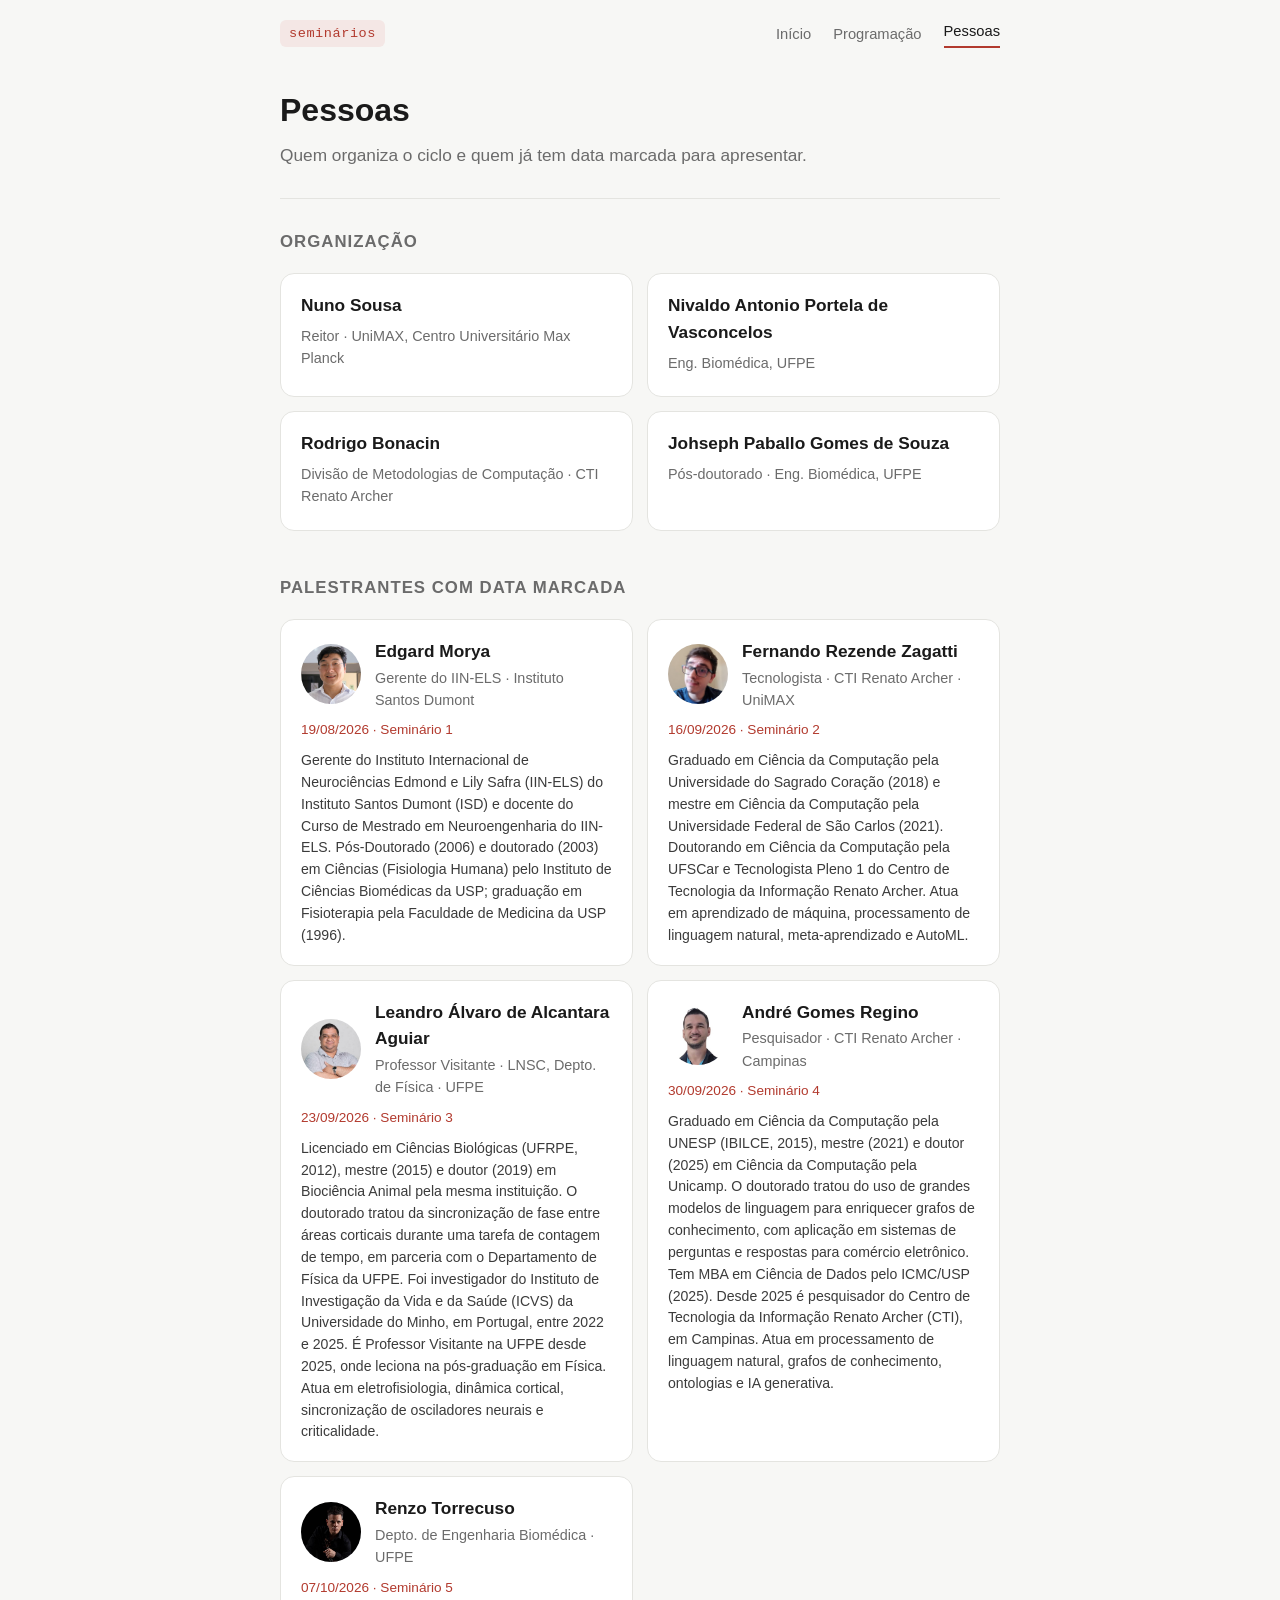
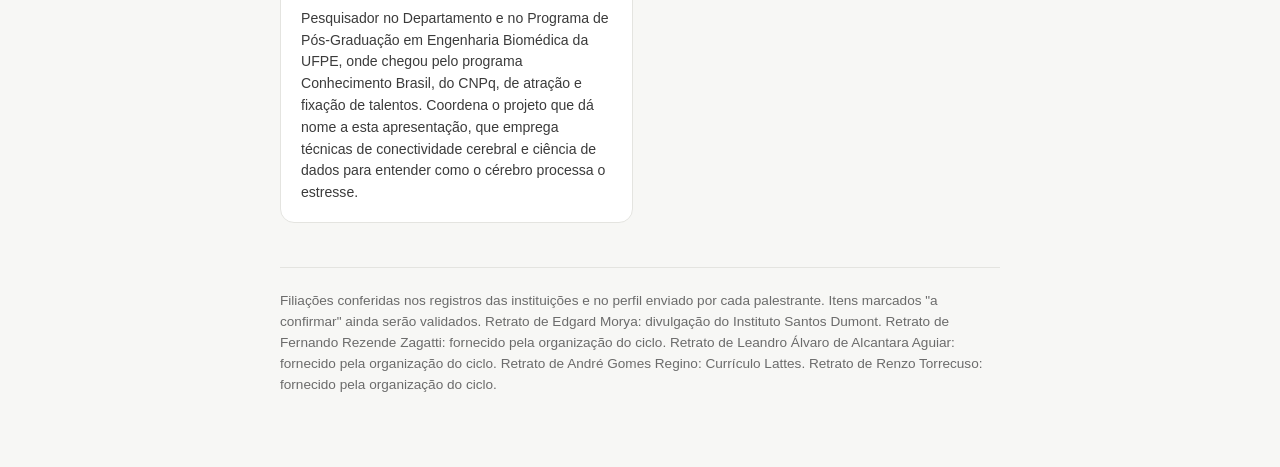
==== pessoas.html @ bbc14146 "site: seminario 4 em 30/09 com André Gomes Regino Anuncio, programacao com resumo e perfil, e ficha " ====
<!doctype html>
<html lang="pt-BR">
<head>
  <meta charset="utf-8">
  <meta name="viewport" content="width=device-width, initial-scale=1">
  <title>Pessoas · Seminários Interinstitucionais</title>
  <link rel="stylesheet" href="style.css">
</head>
<body>
  <nav>
    <a class="brand" href="index.html">seminários</a>
    <a class="link" href="index.html">Início</a>
    <a class="link" href="programa.html">Programação</a>
    <a class="link active" href="pessoas.html">Pessoas</a>
  </nav>

  <div class="wrap">
    <header>
      <h1>Pessoas</h1>
      <p class="lead">Quem organiza o ciclo e quem já tem data marcada para apresentar.</p>
    </header>

    <h2 class="section">Organização</h2>
    <div class="people">
      <div class="person">
        <h3>Nuno Sousa</h3>
        <p class="meta">Reitor · UniMAX, Centro Universitário Max Planck</p>
      </div>

      <div class="person">
        <h3>Nivaldo Antonio Portela de Vasconcelos</h3>
        <p class="meta">Eng. Biomédica, UFPE</p>
      </div>

      <div class="person">
        <h3>Rodrigo Bonacin</h3>
        <p class="meta">Divisão de Metodologias de Computação · CTI Renato Archer</p>
      </div>

      <div class="person">
        <h3>Johseph Paballo Gomes de Souza</h3>
        <p class="meta">Pós-doutorado · Eng. Biomédica, UFPE</p>
      </div>
    </div>

    <h2 class="section">Palestrantes com data marcada</h2>
    <div class="people">
      <div class="person">
        <div class="head">
          <img class="avatar" src="img/edgard-morya.jpg" width="60" height="60" alt="Retrato de Edgard Morya">
          <div>
            <h3>Edgard Morya</h3>
            <p class="meta">Gerente do IIN-ELS · Instituto Santos Dumont</p>
          </div>
        </div>
        <p class="talks">19/08/2026 · Seminário 1</p>
        <p class="bio">Gerente do Instituto Internacional de Neurociências Edmond e Lily Safra (IIN-ELS) do Instituto Santos Dumont (ISD) e docente do Curso de Mestrado em Neuroengenharia do IIN-ELS. Pós-Doutorado (2006) e doutorado (2003) em Ciências (Fisiologia Humana) pelo Instituto de Ciências Biomédicas da USP; graduação em Fisioterapia pela Faculdade de Medicina da USP (1996).</p>
      </div>

      <div class="person">
        <div class="head">
          <img class="avatar" src="img/fernando-zagatti.jpg" width="60" height="60" alt="Retrato de Fernando Rezende Zagatti">
          <div>
            <h3>Fernando Rezende Zagatti</h3>
            <p class="meta">Tecnologista · CTI Renato Archer · UniMAX</p>
          </div>
        </div>
        <p class="talks">16/09/2026 · Seminário 2</p>
        <p class="bio">Graduado em Ciência da Computação pela Universidade do Sagrado Coração (2018) e mestre em Ciência da Computação pela Universidade Federal de São Carlos (2021). Doutorando em Ciência da Computação pela UFSCar e Tecnologista Pleno 1 do Centro de Tecnologia da Informação Renato Archer. Atua em aprendizado de máquina, processamento de linguagem natural, meta-aprendizado e AutoML.</p>
      </div>

      <div class="person">
        <div class="head">
          <img class="avatar" src="img/leandro-aguiar.jpg" width="60" height="60" alt="Retrato de Leandro Álvaro de Alcantara Aguiar">
          <div>
            <h3>Leandro Álvaro de Alcantara Aguiar</h3>
            <p class="meta">Professor Visitante · LNSC, Depto. de Física · UFPE</p>
          </div>
        </div>
        <p class="talks">23/09/2026 · Seminário 3</p>
        <p class="bio">Licenciado em Ciências Biológicas (UFRPE, 2012), mestre (2015) e doutor (2019) em Biociência Animal pela mesma instituição. O doutorado tratou da sincronização de fase entre áreas corticais durante uma tarefa de contagem de tempo, em parceria com o Departamento de Física da UFPE. Foi investigador do Instituto de Investigação da Vida e da Saúde (ICVS) da Universidade do Minho, em Portugal, entre 2022 e 2025. É Professor Visitante na UFPE desde 2025, onde leciona na pós-graduação em Física. Atua em eletrofisiologia, dinâmica cortical, sincronização de osciladores neurais e criticalidade.</p>
      </div>

      <div class="person">
        <div class="head">
          <img class="avatar" src="img/andre-regino.jpg" width="60" height="60" alt="Retrato de André Gomes Regino">
          <div>
            <h3>André Gomes Regino</h3>
            <p class="meta">Pesquisador · CTI Renato Archer · Campinas</p>
          </div>
        </div>
        <p class="talks">30/09/2026 · Seminário 4</p>
        <p class="bio">Graduado em Ciência da Computação pela UNESP (IBILCE, 2015), mestre (2021) e doutor (2025) em Ciência da Computação pela Unicamp. O doutorado tratou do uso de grandes modelos de linguagem para enriquecer grafos de conhecimento, com aplicação em sistemas de perguntas e respostas para comércio eletrônico. Tem MBA em Ciência de Dados pelo ICMC/USP (2025). Desde 2025 é pesquisador do Centro de Tecnologia da Informação Renato Archer (CTI), em Campinas. Atua em processamento de linguagem natural, grafos de conhecimento, ontologias e IA generativa.</p>
      </div>

      <div class="person">
        <div class="head">
          <img class="avatar" src="img/renzo-torrecuso.jpg" width="60" height="60" alt="Retrato de Renzo Torrecuso">
          <div>
            <h3>Renzo Torrecuso</h3>
            <p class="meta">Depto. de Engenharia Biomédica · UFPE</p>
          </div>
        </div>
        <p class="talks">07/10/2026 · Seminário 5</p>
        <p class="bio">Pesquisador no Departamento e no Programa de Pós-Graduação em Engenharia Biomédica da UFPE, onde chegou pelo programa Conhecimento Brasil, do CNPq, de atração e fixação de talentos. Coordena o projeto que dá nome a esta apresentação, que emprega técnicas de conectividade cerebral e ciência de dados para entender como o cérebro processa o estresse.</p>
      </div>
    </div>

    <footer>
      Filiações conferidas nos registros das instituições e no perfil enviado por cada palestrante.
      Itens marcados "a confirmar" ainda serão validados.
      Retrato de Edgard Morya: divulgação do Instituto Santos Dumont.
      Retrato de Fernando Rezende Zagatti: fornecido pela organização do ciclo.
      Retrato de Leandro Álvaro de Alcantara Aguiar: fornecido pela organização do ciclo.
      Retrato de André Gomes Regino: Currículo Lattes.
      Retrato de Renzo Torrecuso: fornecido pela organização do ciclo.
    </footer>
  </div>
</body>
</html>
---- style.css ----
:root {
  --bg: #f7f7f5;
  --card: #ffffff;
  --ink: #1a1a1a;
  --muted: #6b6b6b;
  --line: #e4e4e0;
  --accent: #b23a2e;
  --accent-soft: #f4e7e5;
}
@media (prefers-color-scheme: dark) {
  :root {
    --bg: #17181a;
    --card: #1f2124;
    --ink: #ececec;
    --muted: #9a9a9a;
    --line: #2e3033;
    --accent: #e0776b;
    --accent-soft: #2a1f1e;
  }
}
* { box-sizing: border-box; }
html { scroll-behavior: smooth; }
body {
  margin: 0;
  background: var(--bg);
  color: var(--ink);
  font-family: -apple-system, BlinkMacSystemFont, "Segoe UI", Roboto, Helvetica, Arial, sans-serif;
  line-height: 1.55;
  -webkit-font-smoothing: antialiased;
}
a { color: inherit; }
.wrap { max-width: 760px; margin: 0 auto; padding: 0 20px 72px; }

/* Nav */
nav {
  max-width: 760px;
  margin: 0 auto;
  padding: 20px;
  display: flex;
  gap: 22px;
  align-items: center;
  font-size: 0.92rem;
}
nav .brand {
  font-family: ui-monospace, SFMono-Regular, Menlo, monospace;
  color: var(--accent);
  background: var(--accent-soft);
  padding: 3px 9px;
  border-radius: 6px;
  text-decoration: none;
  margin-right: auto;
  font-size: 0.85rem;
  letter-spacing: 0.04em;
}
nav a.link { text-decoration: none; color: var(--muted); font-weight: 500; }
nav a.link:hover { color: var(--ink); }
nav a.link.active { color: var(--ink); border-bottom: 2px solid var(--accent); padding-bottom: 3px; }

/* Header / hero */
header { border-bottom: 1px solid var(--line); padding: 24px 0 30px; margin-bottom: 30px; }
h1 { font-size: 2rem; line-height: 1.18; margin: 0 0 12px; }
.lead { color: var(--muted); font-size: 1.08rem; margin: 0; max-width: 60ch; }
.facts { display: flex; flex-wrap: wrap; gap: 12px 30px; margin: 26px 0 0; padding: 0; list-style: none; }
.facts li { font-size: 0.97rem; }
.facts .k { display: block; color: var(--muted); font-size: 0.76rem; text-transform: uppercase; letter-spacing: 0.05em; margin-bottom: 2px; }
.facts .v { font-weight: 600; }
.todo { color: var(--accent); font-weight: 600; }

/* Next seminar highlight (home) */
.next {
  background: var(--card);
  border: 1px solid var(--accent);
  border-radius: 14px;
  padding: 24px;
  margin: 0 0 26px;
}
.next .when {
  font-family: ui-monospace, SFMono-Regular, Menlo, monospace;
  font-size: 0.82rem;
  color: var(--accent);
  background: var(--accent-soft);
  padding: 3px 9px;
  border-radius: 6px;
  display: inline-block;
  margin-bottom: 12px;
}
.next h2 { margin: 0 0 8px; font-size: 1.35rem; line-height: 1.25; }
.next .who { margin: 0; font-size: 0.98rem; }
.next .who .name { font-weight: 600; }
.next .who .aff { color: var(--muted); }

/* Join button */
.btn {
  display: inline-block;
  margin-top: 18px;
  background: var(--accent);
  color: #fff;
  text-decoration: none;
  font-weight: 600;
  font-size: 0.95rem;
  padding: 11px 20px;
  border-radius: 10px;
  transition: opacity 0.15s ease;
}
.btn:hover { opacity: 0.88; }
.btn-note { margin: 10px 0 0; font-size: 0.82rem; color: var(--muted); }
.btn-note code { font-family: ui-monospace, SFMono-Regular, Menlo, monospace; font-size: 0.9em; }

/* Category cards (home) */
.cats { display: grid; grid-template-columns: 1fr 1fr; gap: 16px; margin-top: 8px; }
@media (max-width: 560px) { .cats { grid-template-columns: 1fr; } }
.cat {
  display: block;
  background: var(--card);
  border: 1px solid var(--line);
  border-radius: 14px;
  padding: 22px;
  text-decoration: none;
  transition: border-color 0.15s ease, transform 0.15s ease;
}
.cat:hover { border-color: var(--accent); transform: translateY(-2px); }
.cat h3 { margin: 0 0 6px; font-size: 1.15rem; }
.cat p { margin: 0; color: var(--muted); font-size: 0.92rem; }
.cat .arrow { color: var(--accent); font-weight: 700; }

h2.section { font-size: 1.05rem; text-transform: uppercase; letter-spacing: 0.06em; color: var(--muted); margin: 44px 0 18px; }
h2.section:first-of-type { margin-top: 0; }

/* Time zone converter */
.tzconv { background: var(--card); border: 1px solid var(--line); border-radius: 14px; padding: 18px 20px; margin: 0 0 26px; }
.tzconv-top { display: flex; flex-wrap: wrap; gap: 10px 14px; align-items: center; justify-content: space-between; }
.tzconv-label { font-size: 0.76rem; text-transform: uppercase; letter-spacing: 0.05em; color: var(--muted); font-weight: 600; }
.tzconv select { font: inherit; font-size: 0.9rem; color: var(--ink); background: var(--bg); border: 1px solid var(--line); border-radius: 8px; padding: 6px 10px; max-width: 100%; }
.tzconv-out { margin: 12px 0 0; font-size: 1.05rem; font-weight: 600; }
.tzconv-ref { margin: 6px 0 0; font-size: 0.82rem; color: var(--muted); }

/* Retratos */
.avatar {
  border-radius: 50%;
  object-fit: cover;
  background: var(--accent-soft);
  flex: 0 0 auto;
  display: block;
}

/* Destaque do próximo seminário, com retrato */
.next .row { display: flex; gap: 22px; align-items: flex-start; }
.next .row .avatar { width: 104px; height: 104px; }
.next .row .col { min-width: 0; }
@media (max-width: 560px) {
  .next .row { flex-direction: column; gap: 16px; }
  .next .row .avatar { width: 84px; height: 84px; }
}

/* Retrato no bloco da programação */
.block .who { display: flex; gap: 14px; align-items: center; }
.block .who .avatar { width: 52px; height: 52px; }

/* Retrato no card de pessoa */
.person .head { display: flex; gap: 14px; align-items: center; margin-bottom: 6px; }
.person .head .avatar { width: 60px; height: 60px; }
.person .head h3 { margin: 0 0 2px; }
.person .head .meta { margin: 0; }

/* Talk blocks */
.block {
  background: var(--card);
  border: 1px solid var(--line);
  border-radius: 14px;
  padding: 20px 22px;
  margin-bottom: 14px;
}
.block .time {
  font-family: ui-monospace, SFMono-Regular, Menlo, monospace;
  font-size: 0.82rem;
  color: var(--accent);
  background: var(--accent-soft);
  padding: 2px 8px;
  border-radius: 6px;
  display: inline-block;
  margin-bottom: 10px;
}
.block h3 { margin: 0 0 4px; font-size: 1.18rem; line-height: 1.25; }
.block .tag { color: var(--muted); font-size: 0.8rem; font-weight: 600; text-transform: uppercase; letter-spacing: 0.05em; }
.block .who { margin: 10px 0 0; font-size: 0.95rem; }
.block .who .name { font-weight: 600; }
.block .who .aff { color: var(--muted); }
.block .desc { margin: 12px 0 0; color: var(--ink); opacity: 0.9; }
.block .abstract { margin: 12px 0 0; }
.block .abstract summary { cursor: pointer; color: var(--accent); font-size: 0.8rem; font-weight: 600; text-transform: uppercase; letter-spacing: 0.05em; }
.block .abstract .abs-body { margin-top: 10px; }
.block .abstract p { margin: 0 0 10px; color: var(--ink); opacity: 0.9; font-size: 0.94rem; }
.block .abstract p:last-child { margin-bottom: 0; }

/* Blocks still to be filled */
.block.tbd { border-style: dashed; background: transparent; }
.block.tbd h3 { color: var(--muted); font-weight: 500; }
.block.tbd .time { color: var(--muted); background: transparent; border: 1px solid var(--line); }

/* People cards */
.people { display: grid; grid-template-columns: 1fr 1fr; gap: 14px; }
@media (max-width: 560px) { .people { grid-template-columns: 1fr; } }
.person {
  background: var(--card);
  border: 1px solid var(--line);
  border-radius: 14px;
  padding: 18px 20px;
}
.person h3 { margin: 0 0 6px; font-size: 1.08rem; }
.person .meta { color: var(--muted); font-size: 0.9rem; margin: 0 0 4px; }
.person .talks { font-size: 0.85rem; color: var(--accent); margin: 8px 0 0; }
.person .bio { font-size: 0.88rem; color: var(--ink); opacity: 0.85; margin: 10px 0 0; }

footer { margin-top: 44px; padding-top: 22px; border-top: 1px solid var(--line); color: var(--muted); font-size: 0.85rem; }
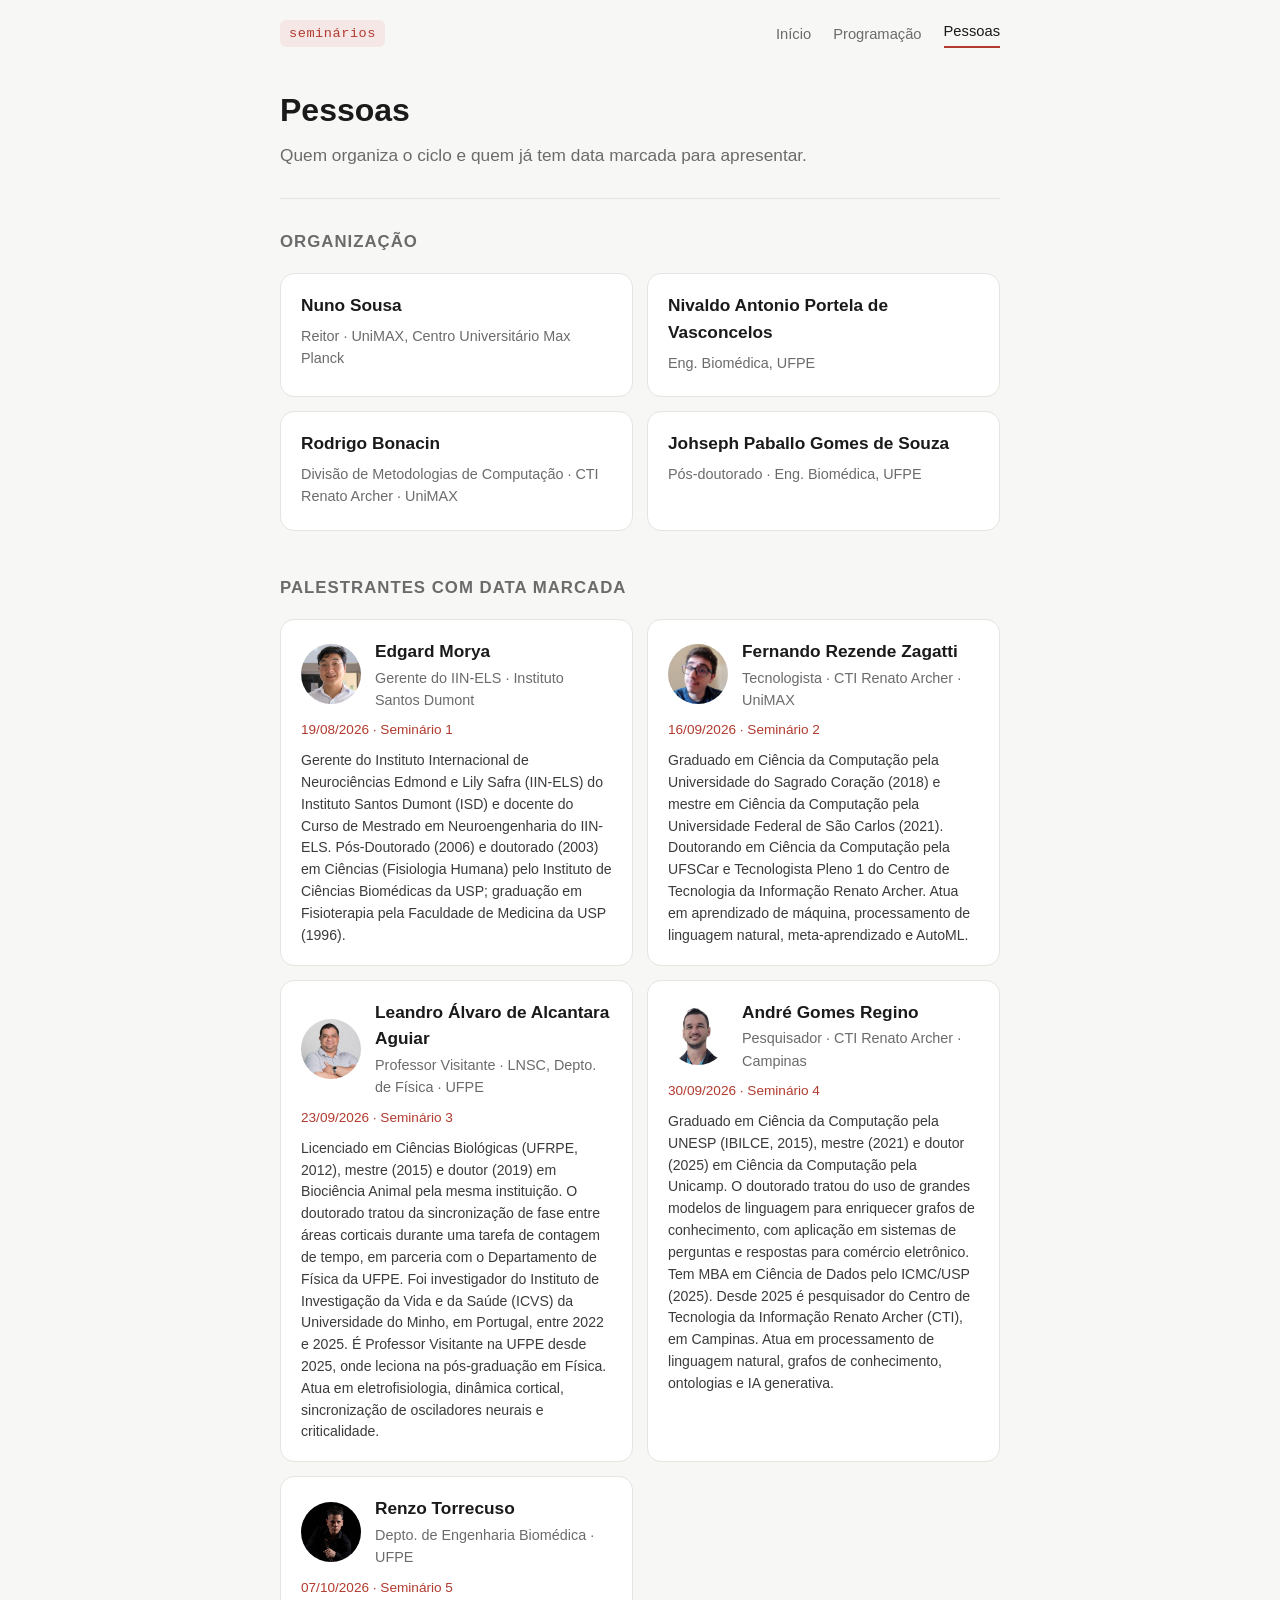
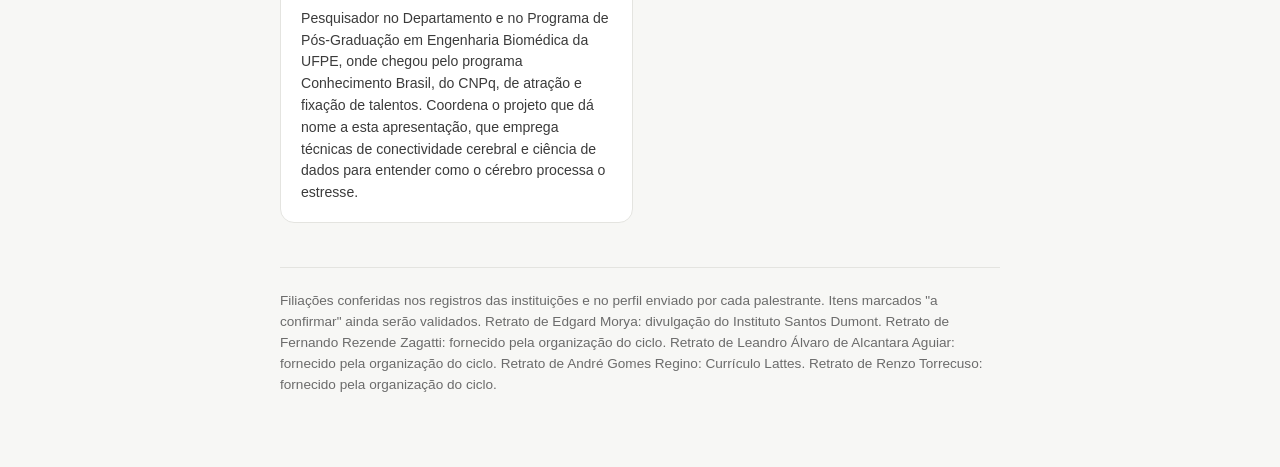
==== commit d851d7ba: "site: seminario 3 realizado, e Rodrigo tambem pela UniMAX Co-Authored-By: Claude Opus 5.5 <noreply@a" ====
--- a/pessoas.html
+++ b/pessoas.html
@@ -34,7 +34,7 @@
 
       <div class="person">
         <h3>Rodrigo Bonacin</h3>
-        <p class="meta">Divisão de Metodologias de Computação · CTI Renato Archer</p>
+        <p class="meta">Divisão de Metodologias de Computação · CTI Renato Archer · UniMAX</p>
       </div>
 
       <div class="person">
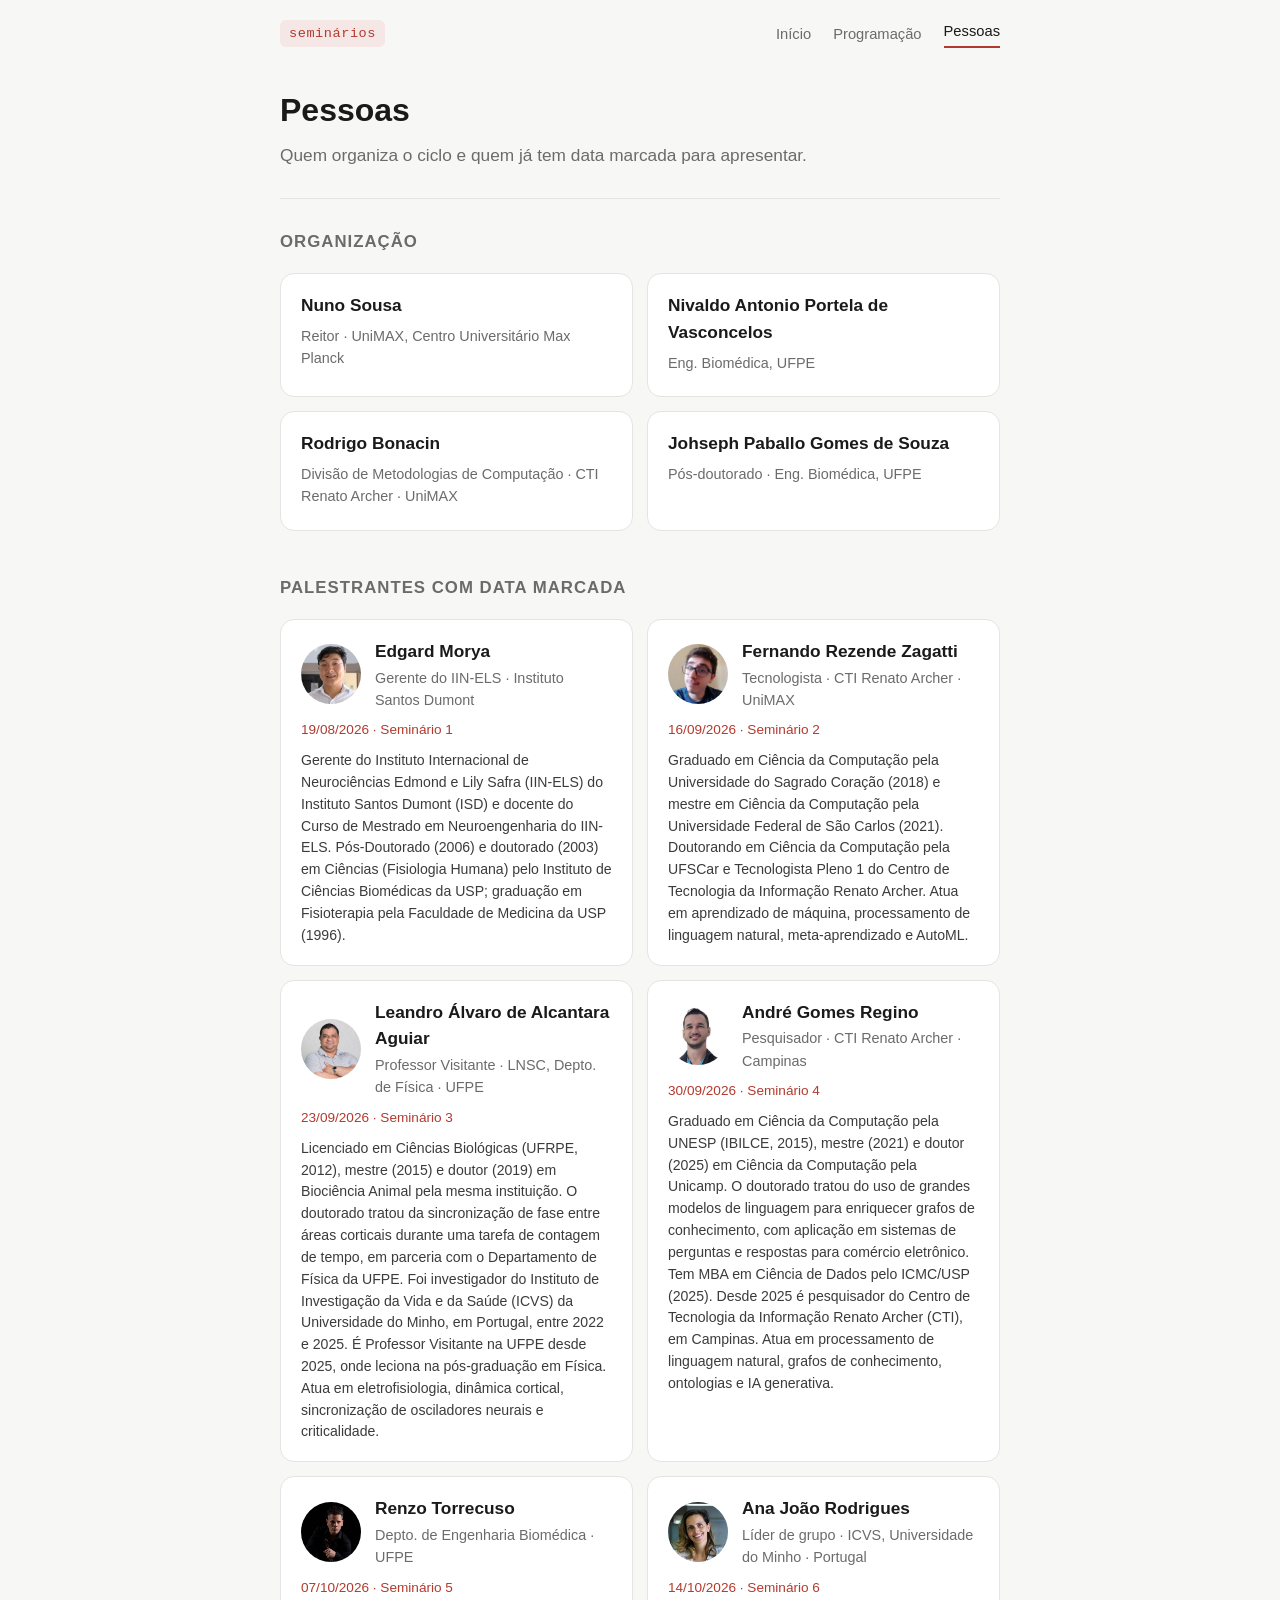
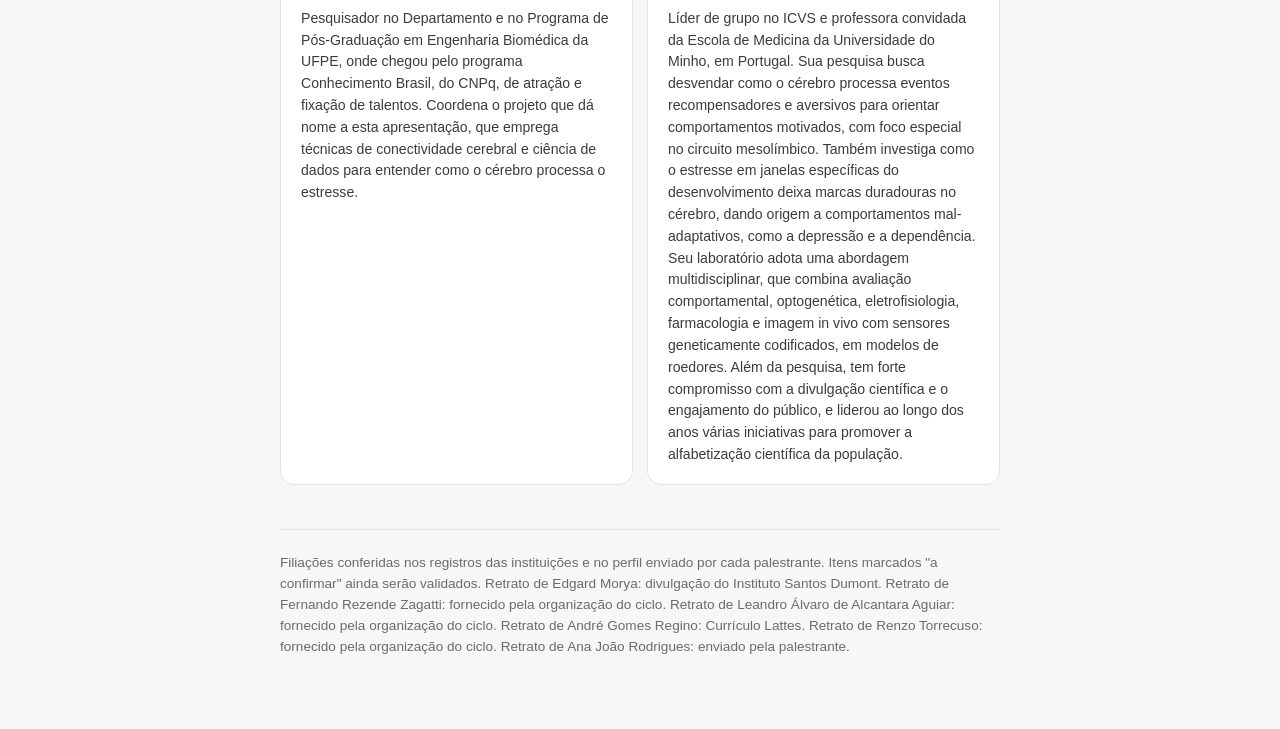
==== commit 49aaa49e: "site: seminario 6 em 14/10 com Ana João Rodrigues, e seminario 5 realizado" ====
--- a/pessoas.html
+++ b/pessoas.html
@@ -104,6 +104,18 @@
         <p class="talks">07/10/2026 · Seminário 5</p>
         <p class="bio">Pesquisador no Departamento e no Programa de Pós-Graduação em Engenharia Biomédica da UFPE, onde chegou pelo programa Conhecimento Brasil, do CNPq, de atração e fixação de talentos. Coordena o projeto que dá nome a esta apresentação, que emprega técnicas de conectividade cerebral e ciência de dados para entender como o cérebro processa o estresse.</p>
       </div>
+
+      <div class="person">
+        <div class="head">
+          <img class="avatar" src="img/ana-joao-rodrigues.jpg" width="60" height="60" alt="Retrato de Ana João Rodrigues">
+          <div>
+            <h3>Ana João Rodrigues</h3>
+            <p class="meta">Líder de grupo · ICVS, Universidade do Minho · Portugal</p>
+          </div>
+        </div>
+        <p class="talks">14/10/2026 · Seminário 6</p>
+        <p class="bio">Líder de grupo no ICVS e professora convidada da Escola de Medicina da Universidade do Minho, em Portugal. Sua pesquisa busca desvendar como o cérebro processa eventos recompensadores e aversivos para orientar comportamentos motivados, com foco especial no circuito mesolímbico. Também investiga como o estresse em janelas específicas do desenvolvimento deixa marcas duradouras no cérebro, dando origem a comportamentos mal-adaptativos, como a depressão e a dependência. Seu laboratório adota uma abordagem multidisciplinar, que combina avaliação comportamental, optogenética, eletrofisiologia, farmacologia e imagem in vivo com sensores geneticamente codificados, em modelos de roedores. Além da pesquisa, tem forte compromisso com a divulgação científica e o engajamento do público, e liderou ao longo dos anos várias iniciativas para promover a alfabetização científica da população.</p>
+      </div>
     </div>
 
     <footer>
@@ -114,6 +126,7 @@
       Retrato de Leandro Álvaro de Alcantara Aguiar: fornecido pela organização do ciclo.
       Retrato de André Gomes Regino: Currículo Lattes.
       Retrato de Renzo Torrecuso: fornecido pela organização do ciclo.
+      Retrato de Ana João Rodrigues: enviado pela palestrante.
     </footer>
   </div>
 </body>
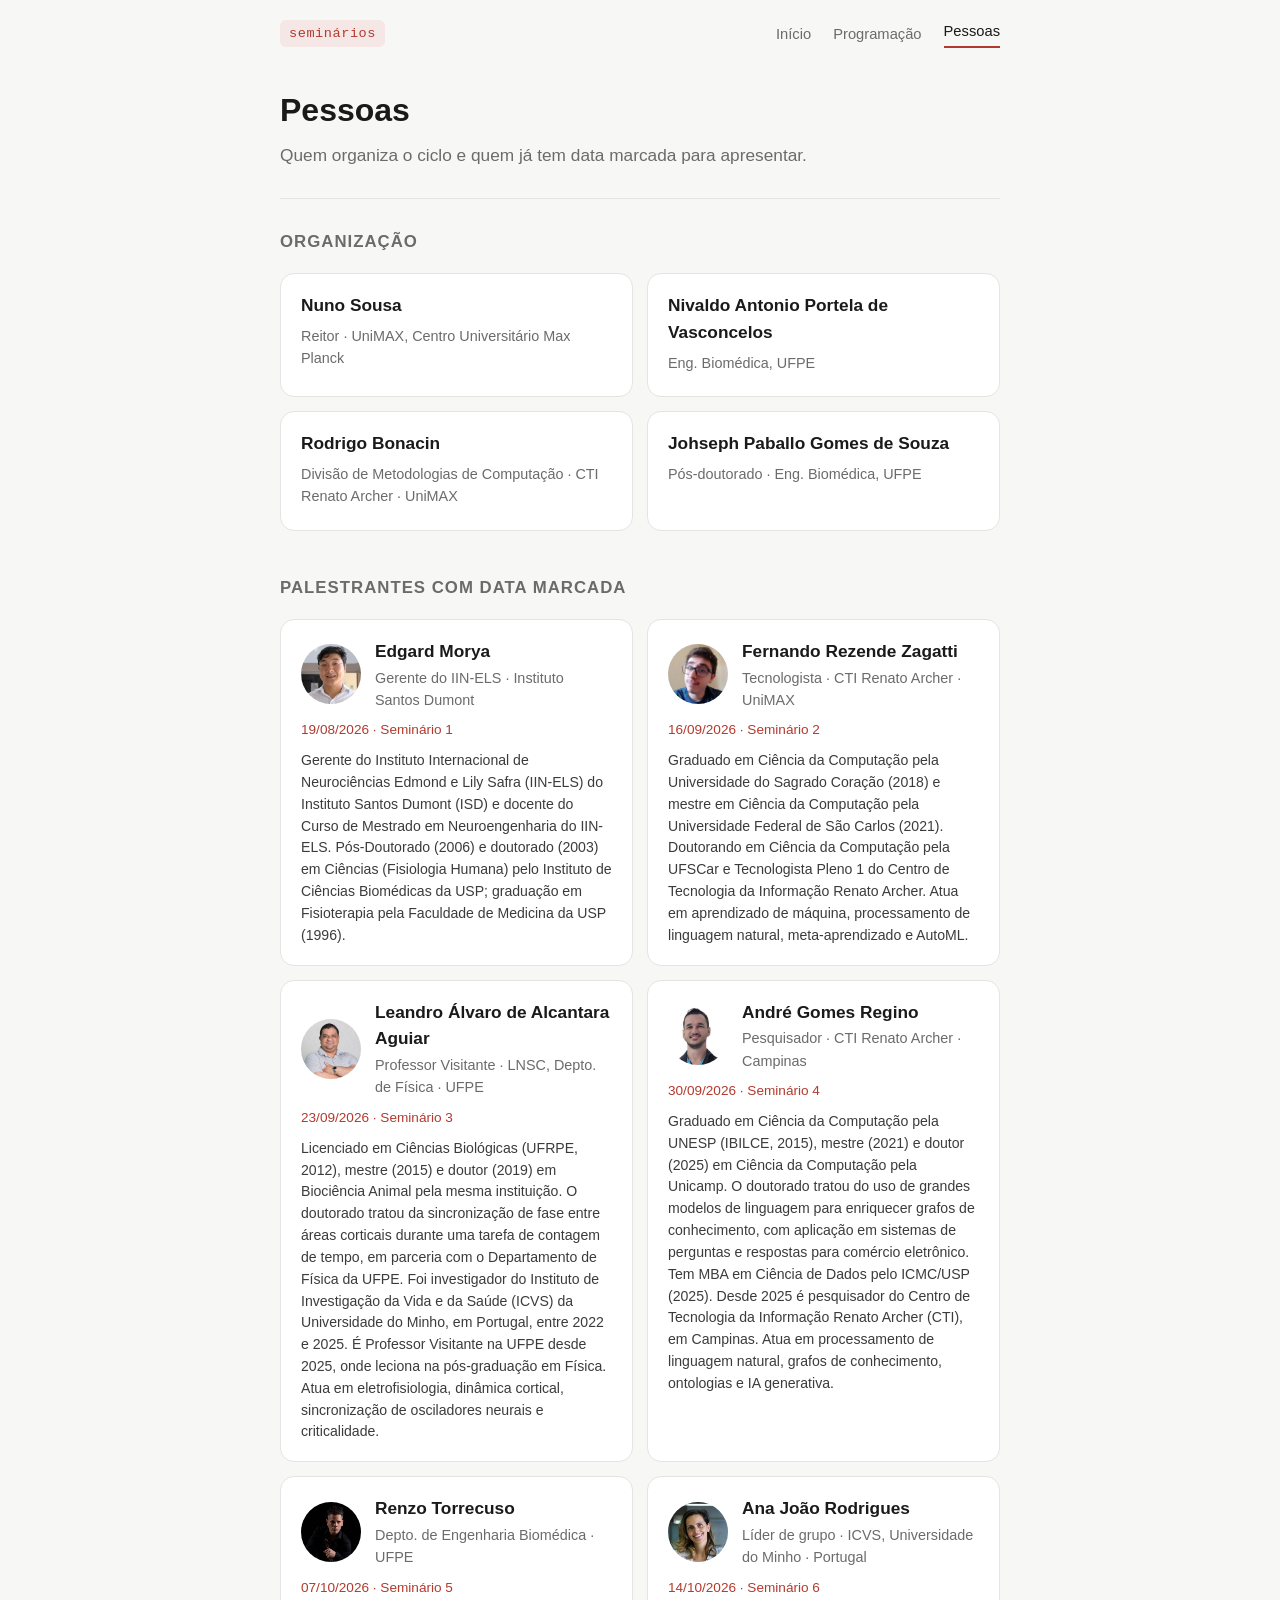
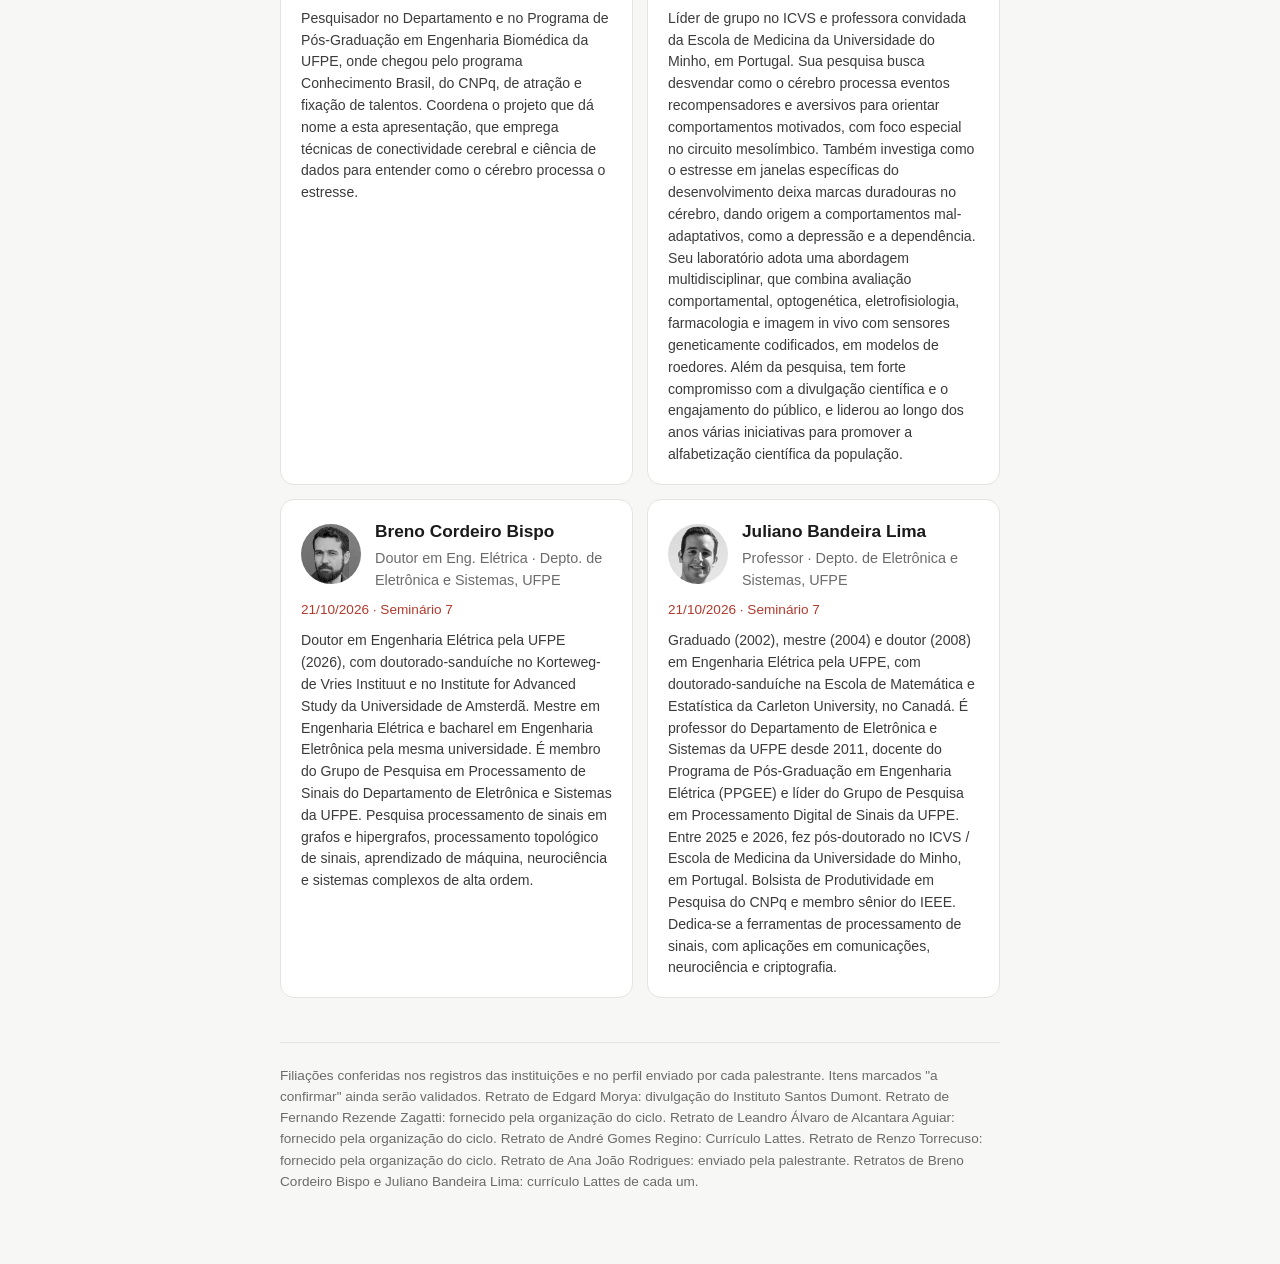
==== commit 1c954f31: "site: seminario 7 em 21/10 com Breno Cordeiro Bispo e Juliano Bandeira Lima, e seminario 6 realizado" ====
--- a/pessoas.html
+++ b/pessoas.html
@@ -116,6 +116,30 @@
         <p class="talks">14/10/2026 · Seminário 6</p>
         <p class="bio">Líder de grupo no ICVS e professora convidada da Escola de Medicina da Universidade do Minho, em Portugal. Sua pesquisa busca desvendar como o cérebro processa eventos recompensadores e aversivos para orientar comportamentos motivados, com foco especial no circuito mesolímbico. Também investiga como o estresse em janelas específicas do desenvolvimento deixa marcas duradouras no cérebro, dando origem a comportamentos mal-adaptativos, como a depressão e a dependência. Seu laboratório adota uma abordagem multidisciplinar, que combina avaliação comportamental, optogenética, eletrofisiologia, farmacologia e imagem in vivo com sensores geneticamente codificados, em modelos de roedores. Além da pesquisa, tem forte compromisso com a divulgação científica e o engajamento do público, e liderou ao longo dos anos várias iniciativas para promover a alfabetização científica da população.</p>
       </div>
+
+      <div class="person">
+        <div class="head">
+          <img class="avatar" src="img/breno-cordeiro-bispo.jpg" width="60" height="60" alt="Retrato de Breno Cordeiro Bispo">
+          <div>
+            <h3>Breno Cordeiro Bispo</h3>
+            <p class="meta">Doutor em Eng. Elétrica · Depto. de Eletrônica e Sistemas, UFPE</p>
+          </div>
+        </div>
+        <p class="talks">21/10/2026 · Seminário 7</p>
+        <p class="bio">Doutor em Engenharia Elétrica pela UFPE (2026), com doutorado-sanduíche no Korteweg-de Vries Instituut e no Institute for Advanced Study da Universidade de Amsterdã. Mestre em Engenharia Elétrica e bacharel em Engenharia Eletrônica pela mesma universidade. É membro do Grupo de Pesquisa em Processamento de Sinais do Departamento de Eletrônica e Sistemas da UFPE. Pesquisa processamento de sinais em grafos e hipergrafos, processamento topológico de sinais, aprendizado de máquina, neurociência e sistemas complexos de alta ordem.</p>
+      </div>
+
+      <div class="person">
+        <div class="head">
+          <img class="avatar" src="img/juliano-bandeira-lima.jpg" width="60" height="60" alt="Retrato de Juliano Bandeira Lima">
+          <div>
+            <h3>Juliano Bandeira Lima</h3>
+            <p class="meta">Professor · Depto. de Eletrônica e Sistemas, UFPE</p>
+          </div>
+        </div>
+        <p class="talks">21/10/2026 · Seminário 7</p>
+        <p class="bio">Graduado (2002), mestre (2004) e doutor (2008) em Engenharia Elétrica pela UFPE, com doutorado-sanduíche na Escola de Matemática e Estatística da Carleton University, no Canadá. É professor do Departamento de Eletrônica e Sistemas da UFPE desde 2011, docente do Programa de Pós-Graduação em Engenharia Elétrica (PPGEE) e líder do Grupo de Pesquisa em Processamento Digital de Sinais da UFPE. Entre 2025 e 2026, fez pós-doutorado no ICVS / Escola de Medicina da Universidade do Minho, em Portugal. Bolsista de Produtividade em Pesquisa do CNPq e membro sênior do IEEE. Dedica-se a ferramentas de processamento de sinais, com aplicações em comunicações, neurociência e criptografia.</p>
+      </div>
     </div>
 
     <footer>
@@ -127,6 +151,7 @@
       Retrato de André Gomes Regino: Currículo Lattes.
       Retrato de Renzo Torrecuso: fornecido pela organização do ciclo.
       Retrato de Ana João Rodrigues: enviado pela palestrante.
+      Retratos de Breno Cordeiro Bispo e Juliano Bandeira Lima: currículo Lattes de cada um.
     </footer>
   </div>
 </body>
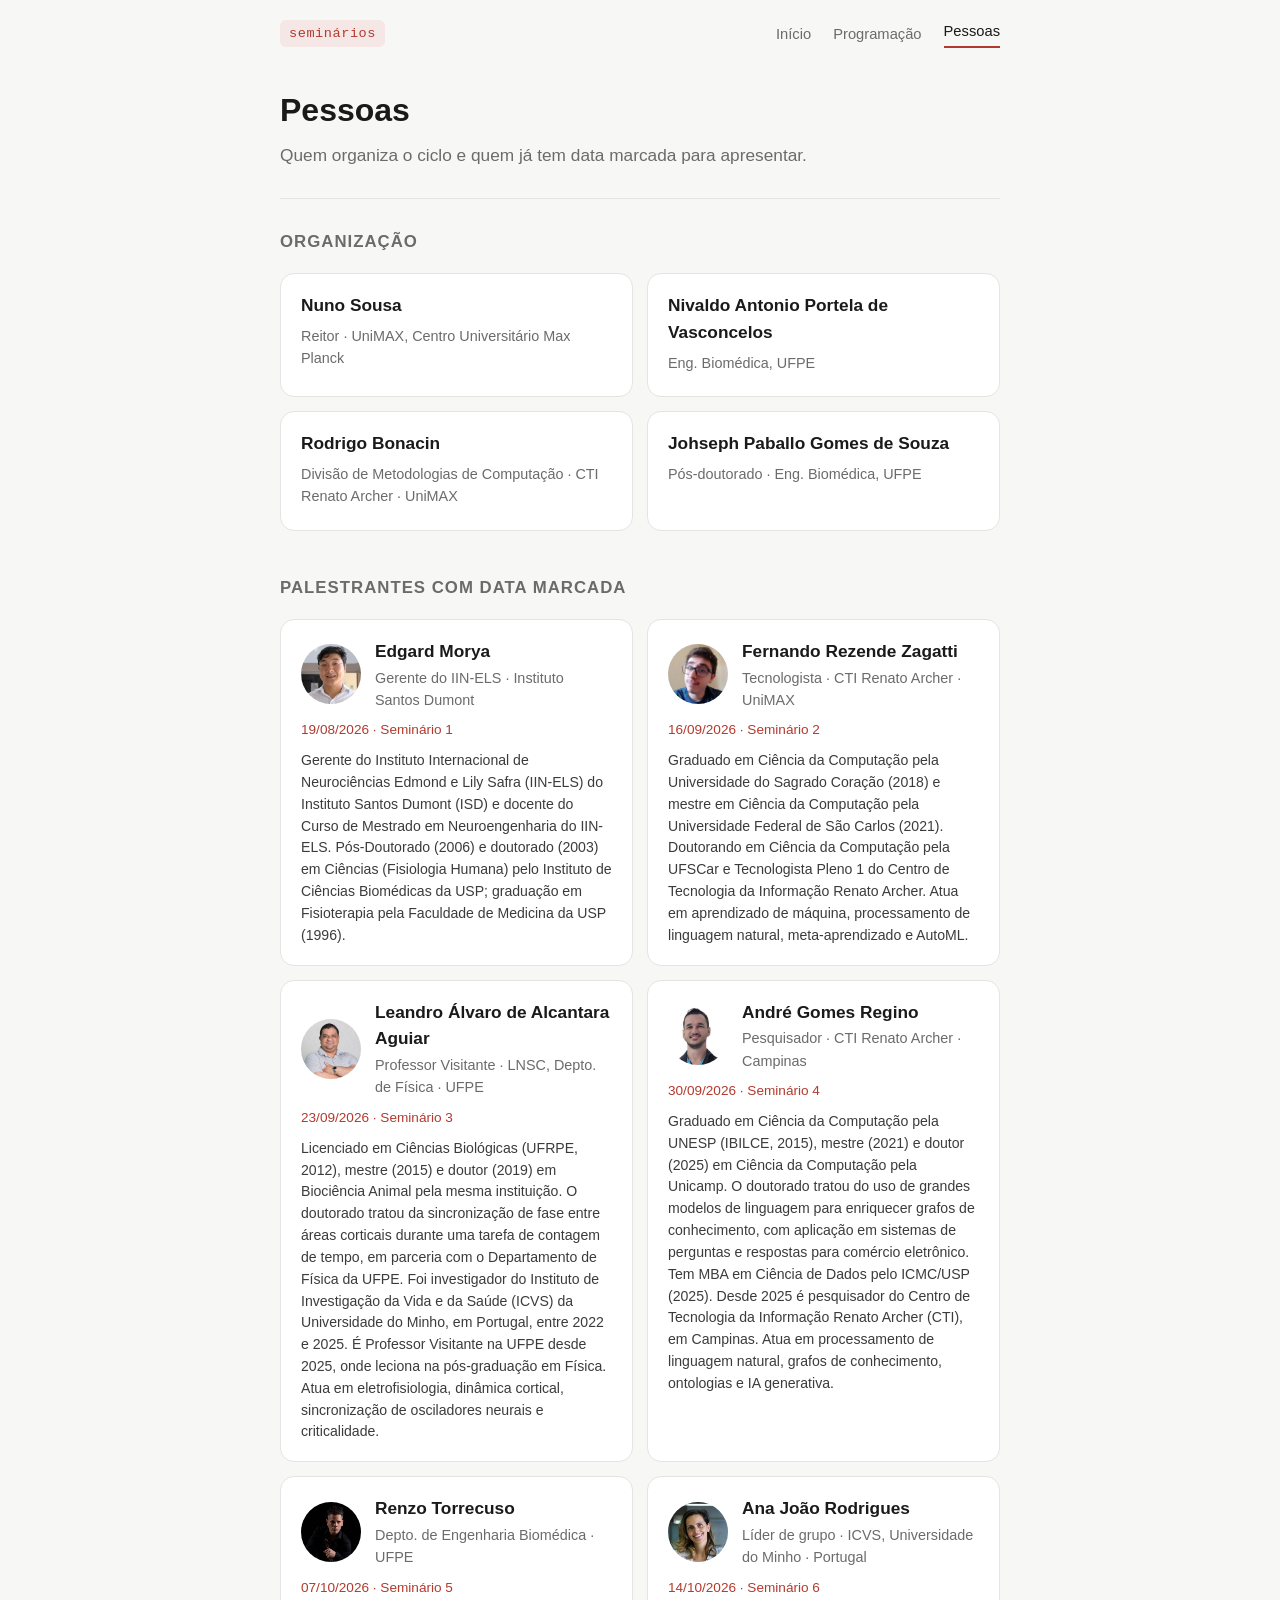
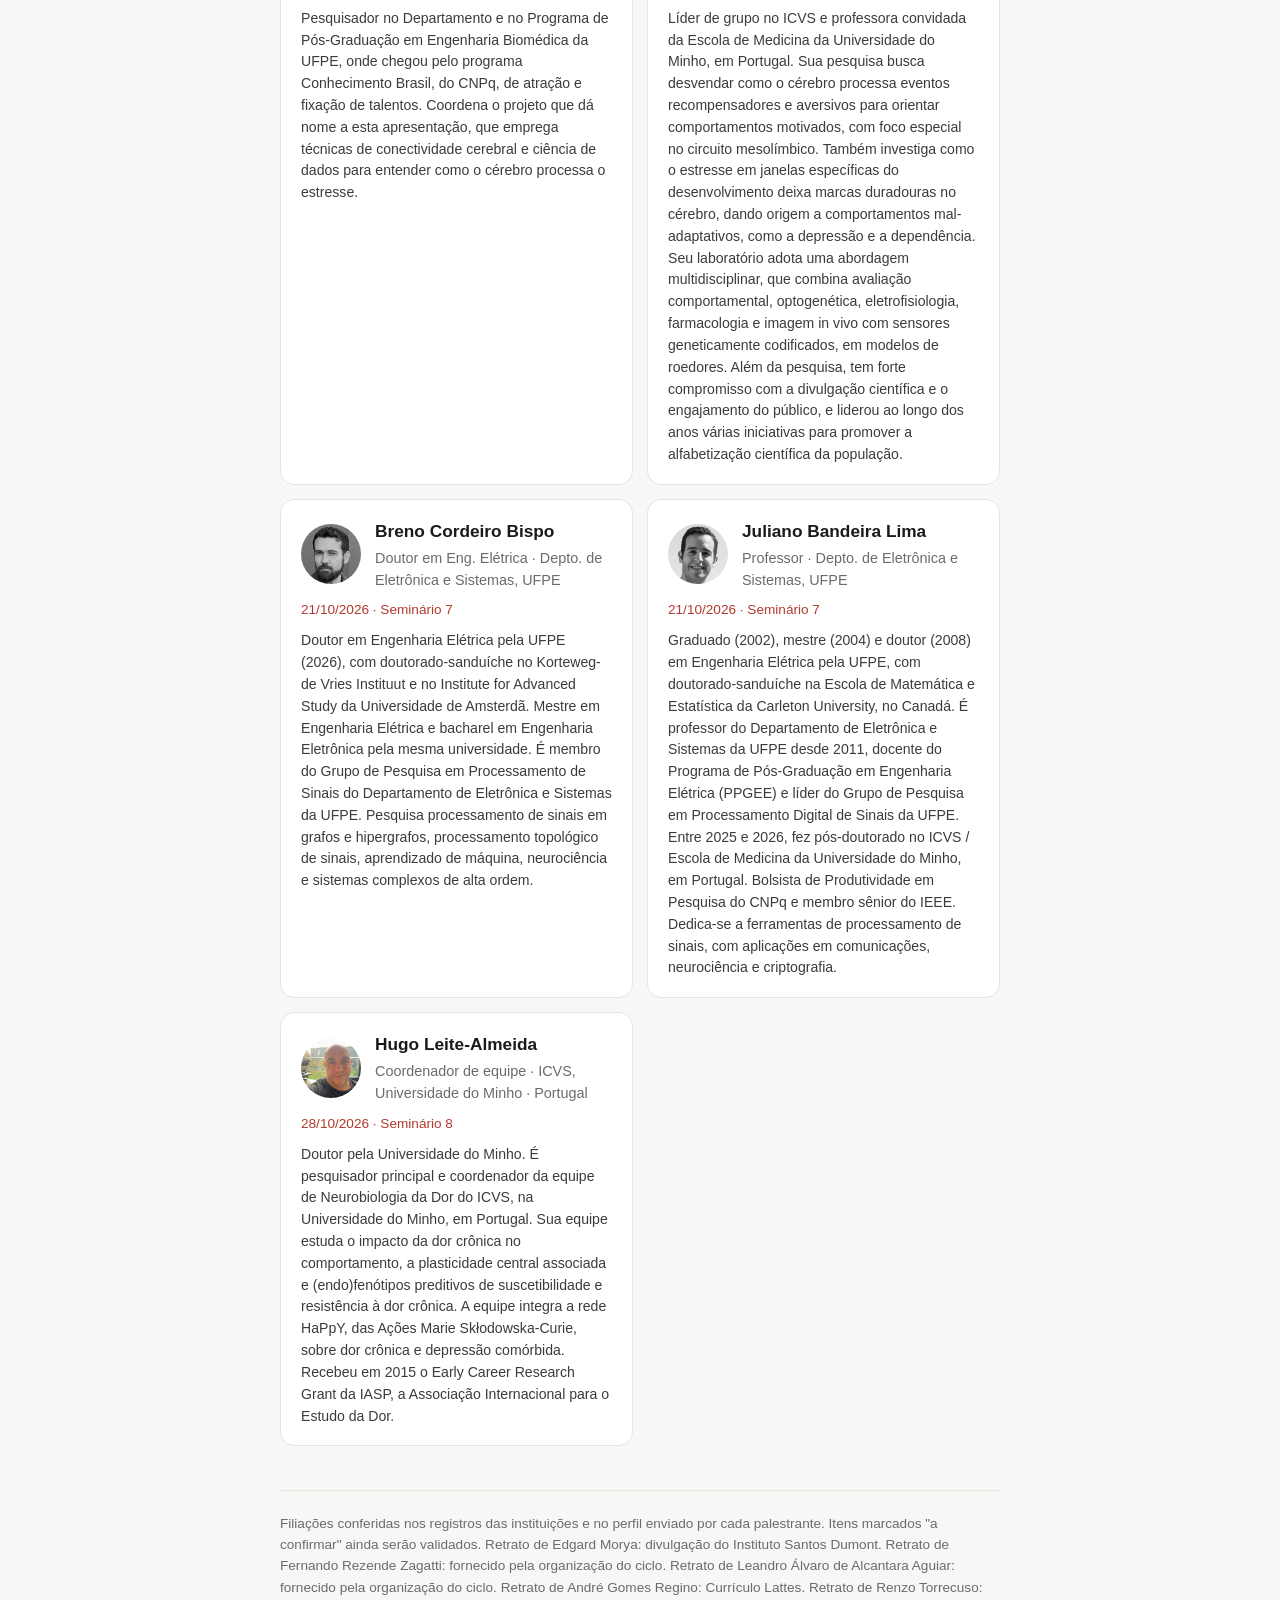
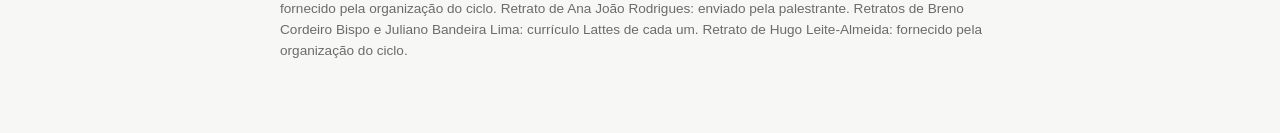
==== commit 0ad4b16c: "Seminario 8 (28/10): Hugo Leite-Almeida; 21/10 realizado" ====
--- a/pessoas.html
+++ b/pessoas.html
@@ -140,6 +140,18 @@
         <p class="talks">21/10/2026 · Seminário 7</p>
         <p class="bio">Graduado (2002), mestre (2004) e doutor (2008) em Engenharia Elétrica pela UFPE, com doutorado-sanduíche na Escola de Matemática e Estatística da Carleton University, no Canadá. É professor do Departamento de Eletrônica e Sistemas da UFPE desde 2011, docente do Programa de Pós-Graduação em Engenharia Elétrica (PPGEE) e líder do Grupo de Pesquisa em Processamento Digital de Sinais da UFPE. Entre 2025 e 2026, fez pós-doutorado no ICVS / Escola de Medicina da Universidade do Minho, em Portugal. Bolsista de Produtividade em Pesquisa do CNPq e membro sênior do IEEE. Dedica-se a ferramentas de processamento de sinais, com aplicações em comunicações, neurociência e criptografia.</p>
       </div>
+
+      <div class="person">
+        <div class="head">
+          <img class="avatar" src="img/hugo-leite-almeida.jpg" width="60" height="60" alt="Retrato de Hugo Leite-Almeida">
+          <div>
+            <h3>Hugo Leite-Almeida</h3>
+            <p class="meta">Coordenador de equipe · ICVS, Universidade do Minho · Portugal</p>
+          </div>
+        </div>
+        <p class="talks">28/10/2026 · Seminário 8</p>
+        <p class="bio">Doutor pela Universidade do Minho. É pesquisador principal e coordenador da equipe de Neurobiologia da Dor do ICVS, na Universidade do Minho, em Portugal. Sua equipe estuda o impacto da dor crônica no comportamento, a plasticidade central associada e (endo)fenótipos preditivos de suscetibilidade e resistência à dor crônica. A equipe integra a rede HaPpY, das Ações Marie Skłodowska-Curie, sobre dor crônica e depressão comórbida. Recebeu em 2015 o Early Career Research Grant da IASP, a Associação Internacional para o Estudo da Dor.</p>
+      </div>
     </div>
 
     <footer>
@@ -152,6 +164,7 @@
       Retrato de Renzo Torrecuso: fornecido pela organização do ciclo.
       Retrato de Ana João Rodrigues: enviado pela palestrante.
       Retratos de Breno Cordeiro Bispo e Juliano Bandeira Lima: currículo Lattes de cada um.
+      Retrato de Hugo Leite-Almeida: fornecido pela organização do ciclo.
     </footer>
   </div>
 </body>
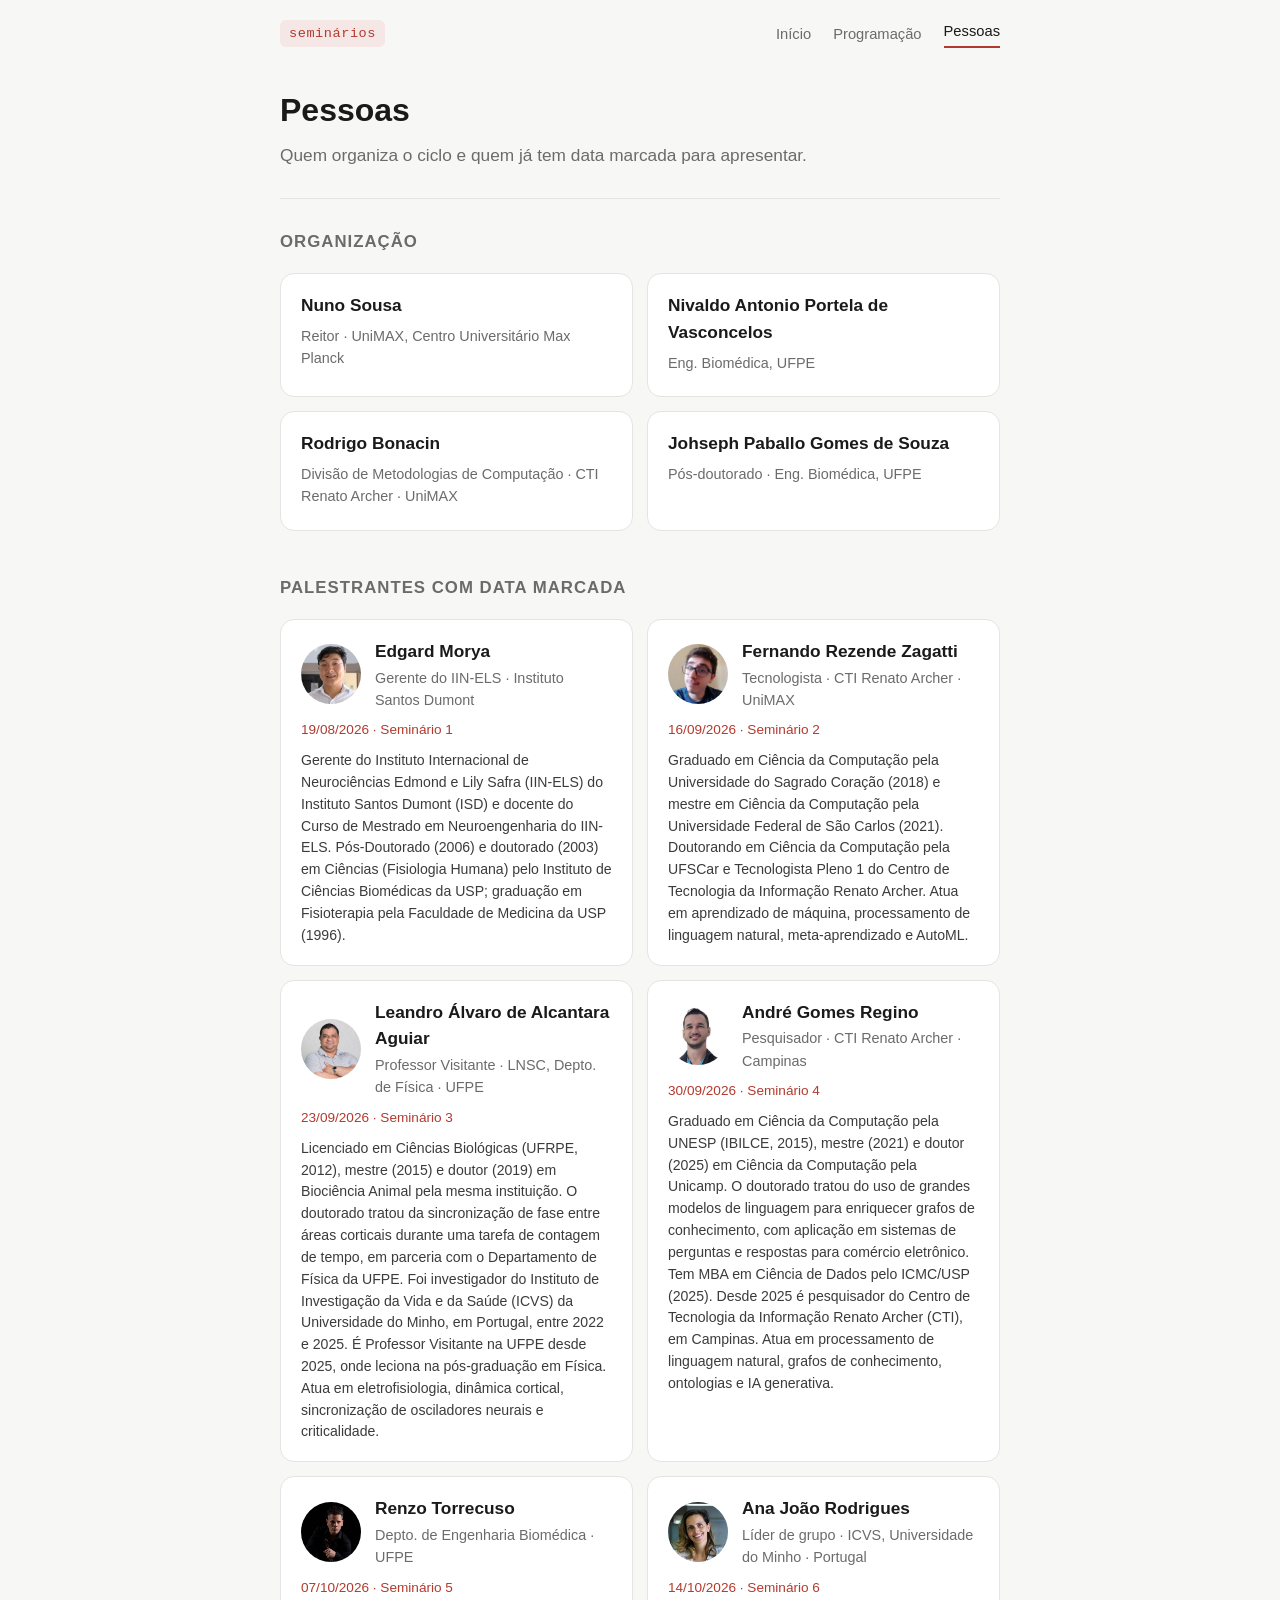
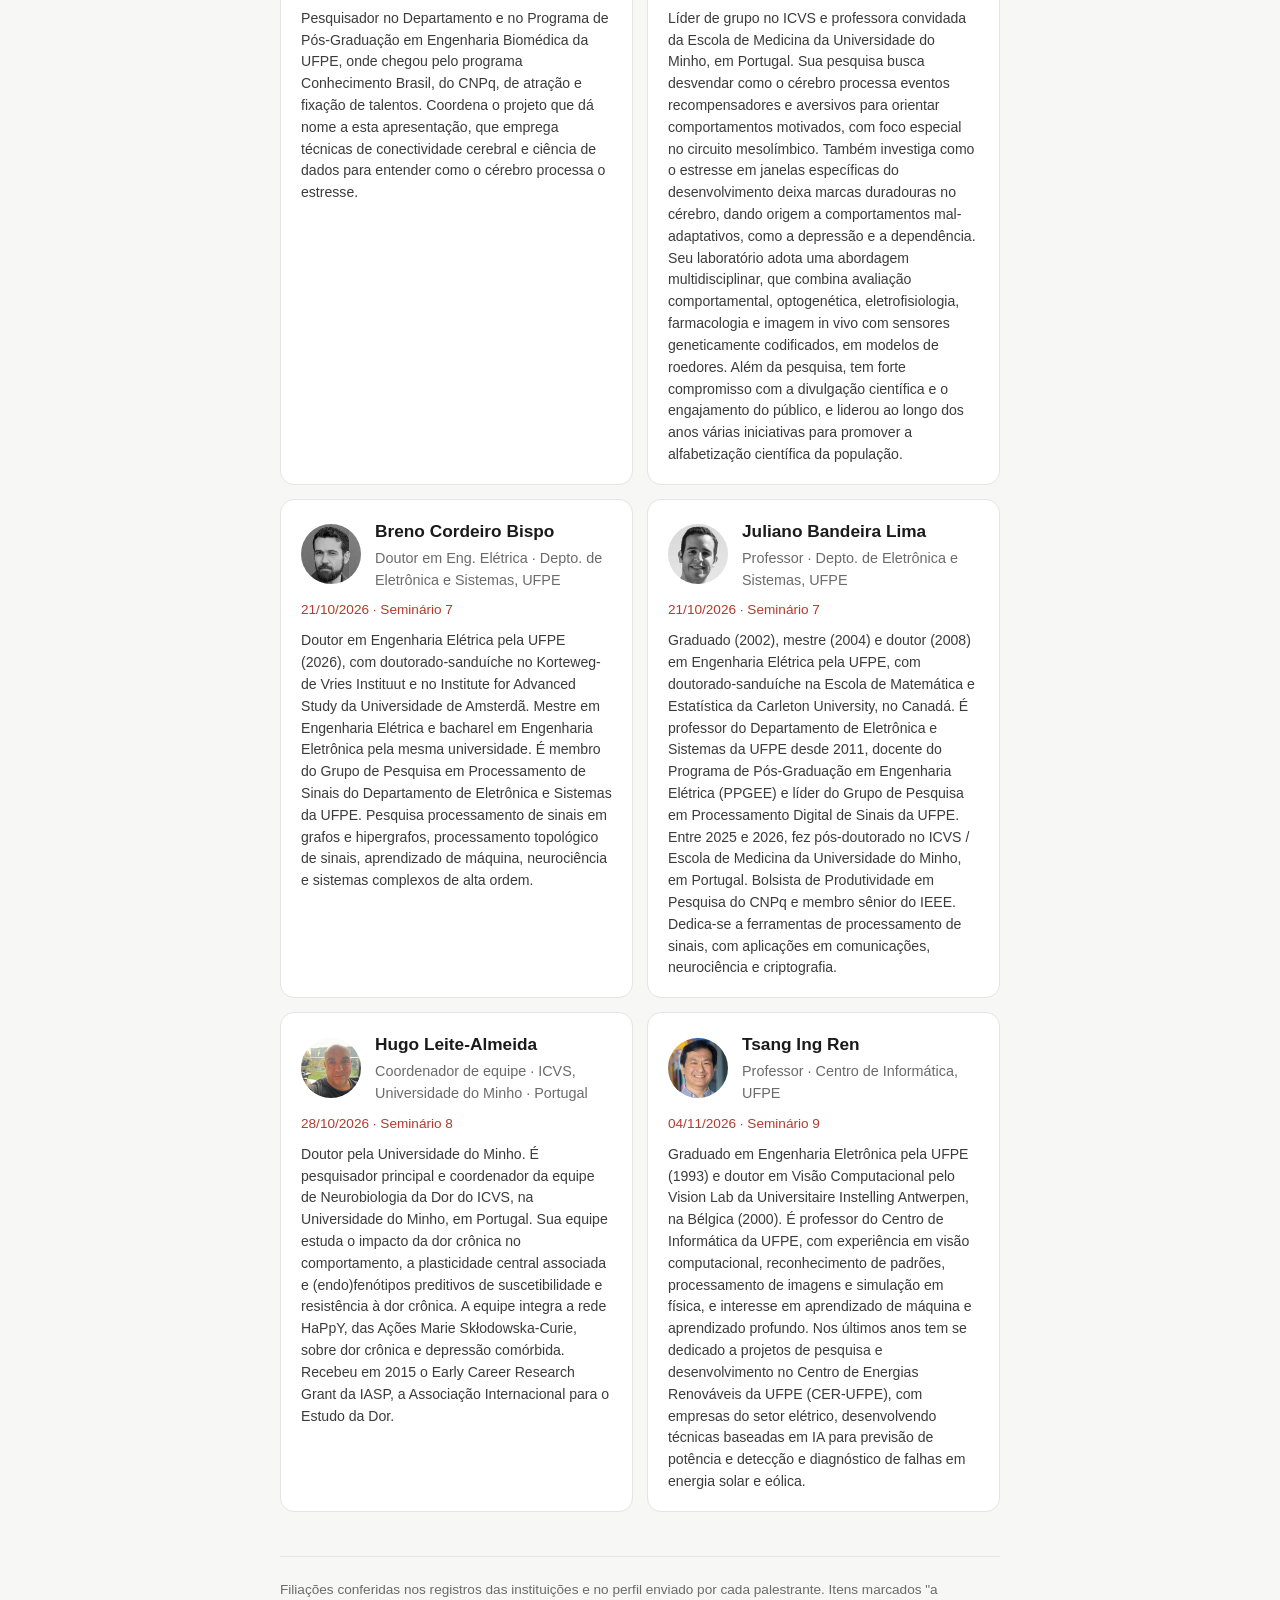
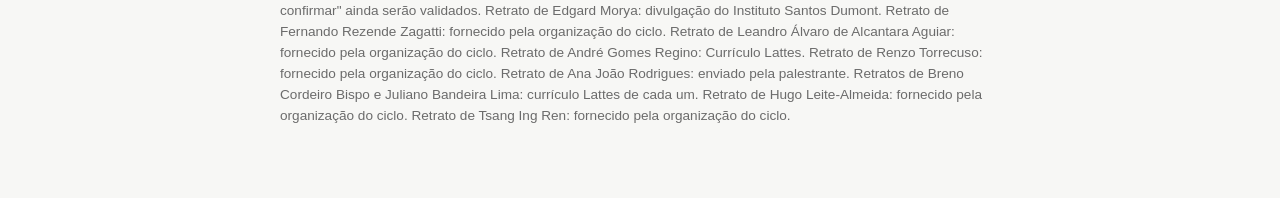
==== commit 8ba20df4: "Seminario 9 (04/11): Tsang Ing Ren; 28/10 realizado" ====
--- a/pessoas.html
+++ b/pessoas.html
@@ -152,6 +152,18 @@
         <p class="talks">28/10/2026 · Seminário 8</p>
         <p class="bio">Doutor pela Universidade do Minho. É pesquisador principal e coordenador da equipe de Neurobiologia da Dor do ICVS, na Universidade do Minho, em Portugal. Sua equipe estuda o impacto da dor crônica no comportamento, a plasticidade central associada e (endo)fenótipos preditivos de suscetibilidade e resistência à dor crônica. A equipe integra a rede HaPpY, das Ações Marie Skłodowska-Curie, sobre dor crônica e depressão comórbida. Recebeu em 2015 o Early Career Research Grant da IASP, a Associação Internacional para o Estudo da Dor.</p>
       </div>
+
+      <div class="person">
+        <div class="head">
+          <img class="avatar" src="img/tsang-ing-ren.jpg" width="60" height="60" alt="Retrato de Tsang Ing Ren">
+          <div>
+            <h3>Tsang Ing Ren</h3>
+            <p class="meta">Professor · Centro de Informática, UFPE</p>
+          </div>
+        </div>
+        <p class="talks">04/11/2026 · Seminário 9</p>
+        <p class="bio">Graduado em Engenharia Eletrônica pela UFPE (1993) e doutor em Visão Computacional pelo Vision Lab da Universitaire Instelling Antwerpen, na Bélgica (2000). É professor do Centro de Informática da UFPE, com experiência em visão computacional, reconhecimento de padrões, processamento de imagens e simulação em física, e interesse em aprendizado de máquina e aprendizado profundo. Nos últimos anos tem se dedicado a projetos de pesquisa e desenvolvimento no Centro de Energias Renováveis da UFPE (CER-UFPE), com empresas do setor elétrico, desenvolvendo técnicas baseadas em IA para previsão de potência e detecção e diagnóstico de falhas em energia solar e eólica.</p>
+      </div>
     </div>
 
     <footer>
@@ -165,6 +177,7 @@
       Retrato de Ana João Rodrigues: enviado pela palestrante.
       Retratos de Breno Cordeiro Bispo e Juliano Bandeira Lima: currículo Lattes de cada um.
       Retrato de Hugo Leite-Almeida: fornecido pela organização do ciclo.
+      Retrato de Tsang Ing Ren: fornecido pela organização do ciclo.
     </footer>
   </div>
 </body>
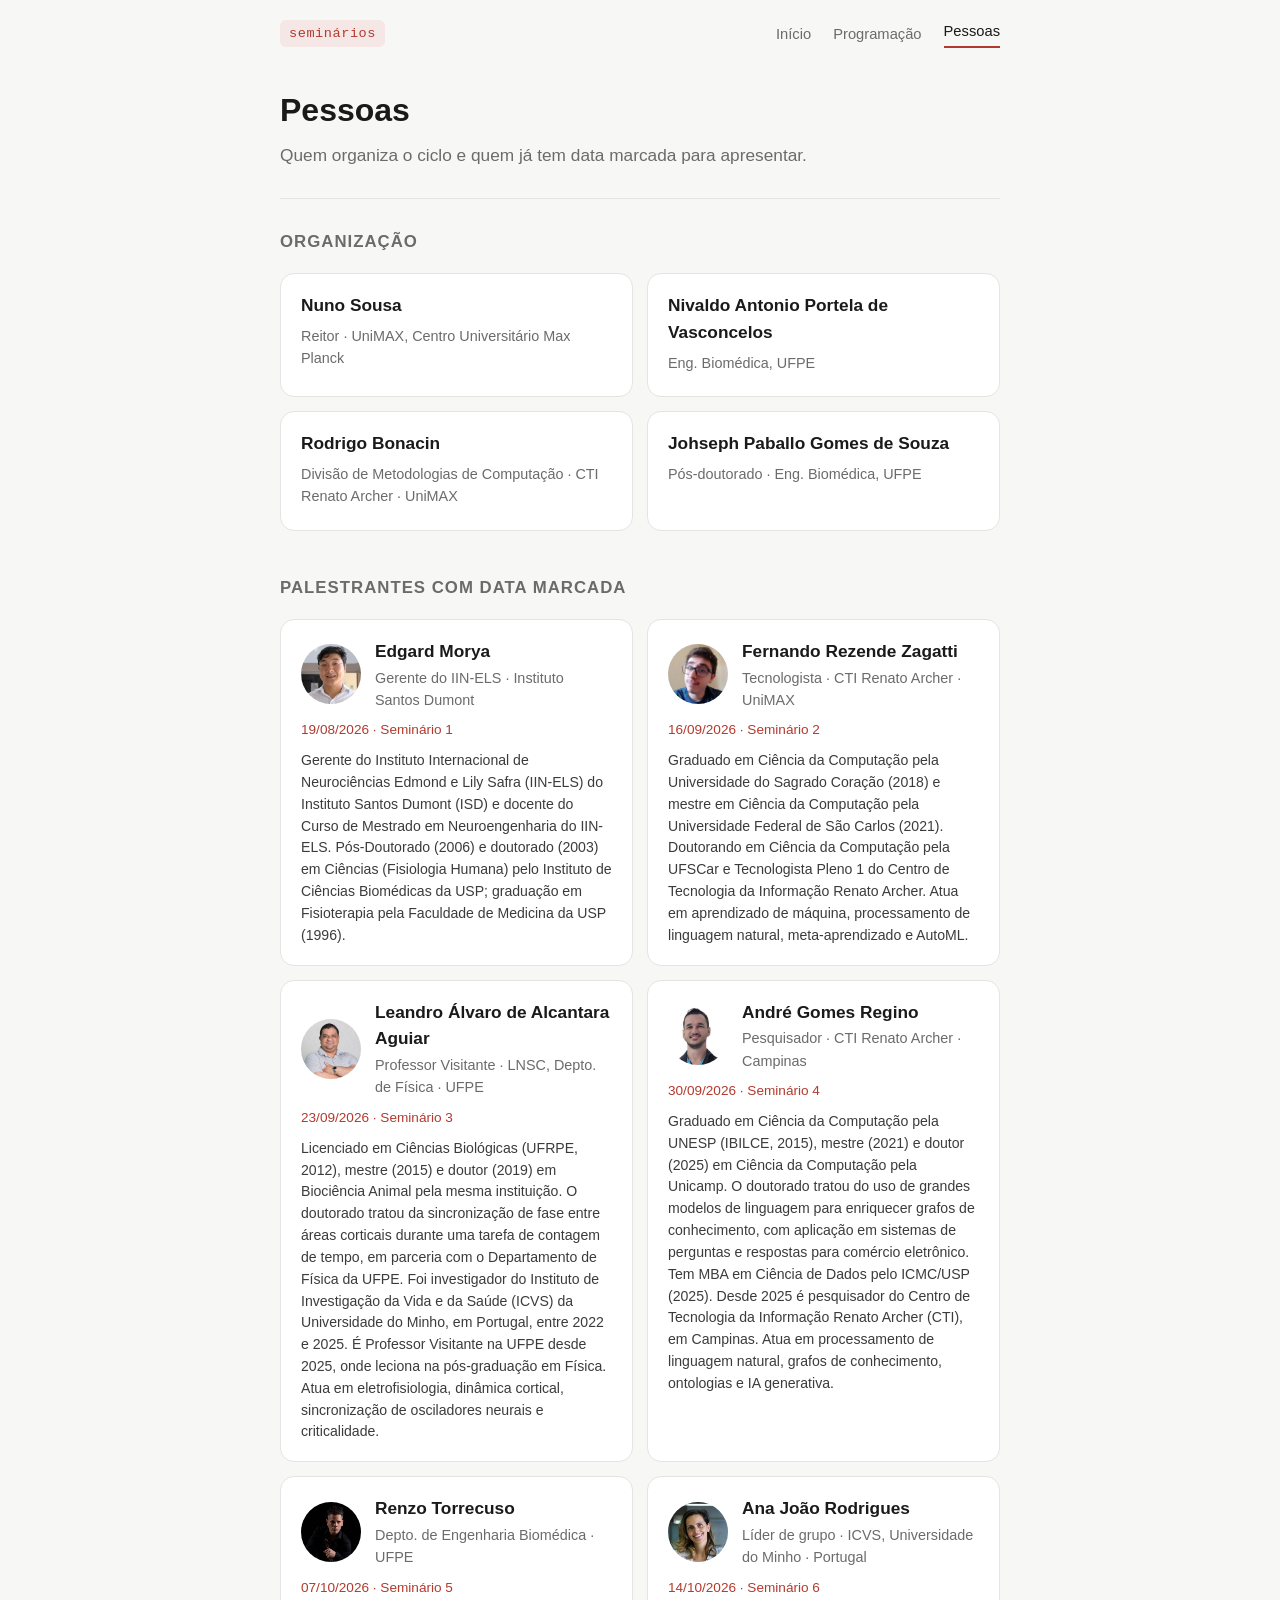
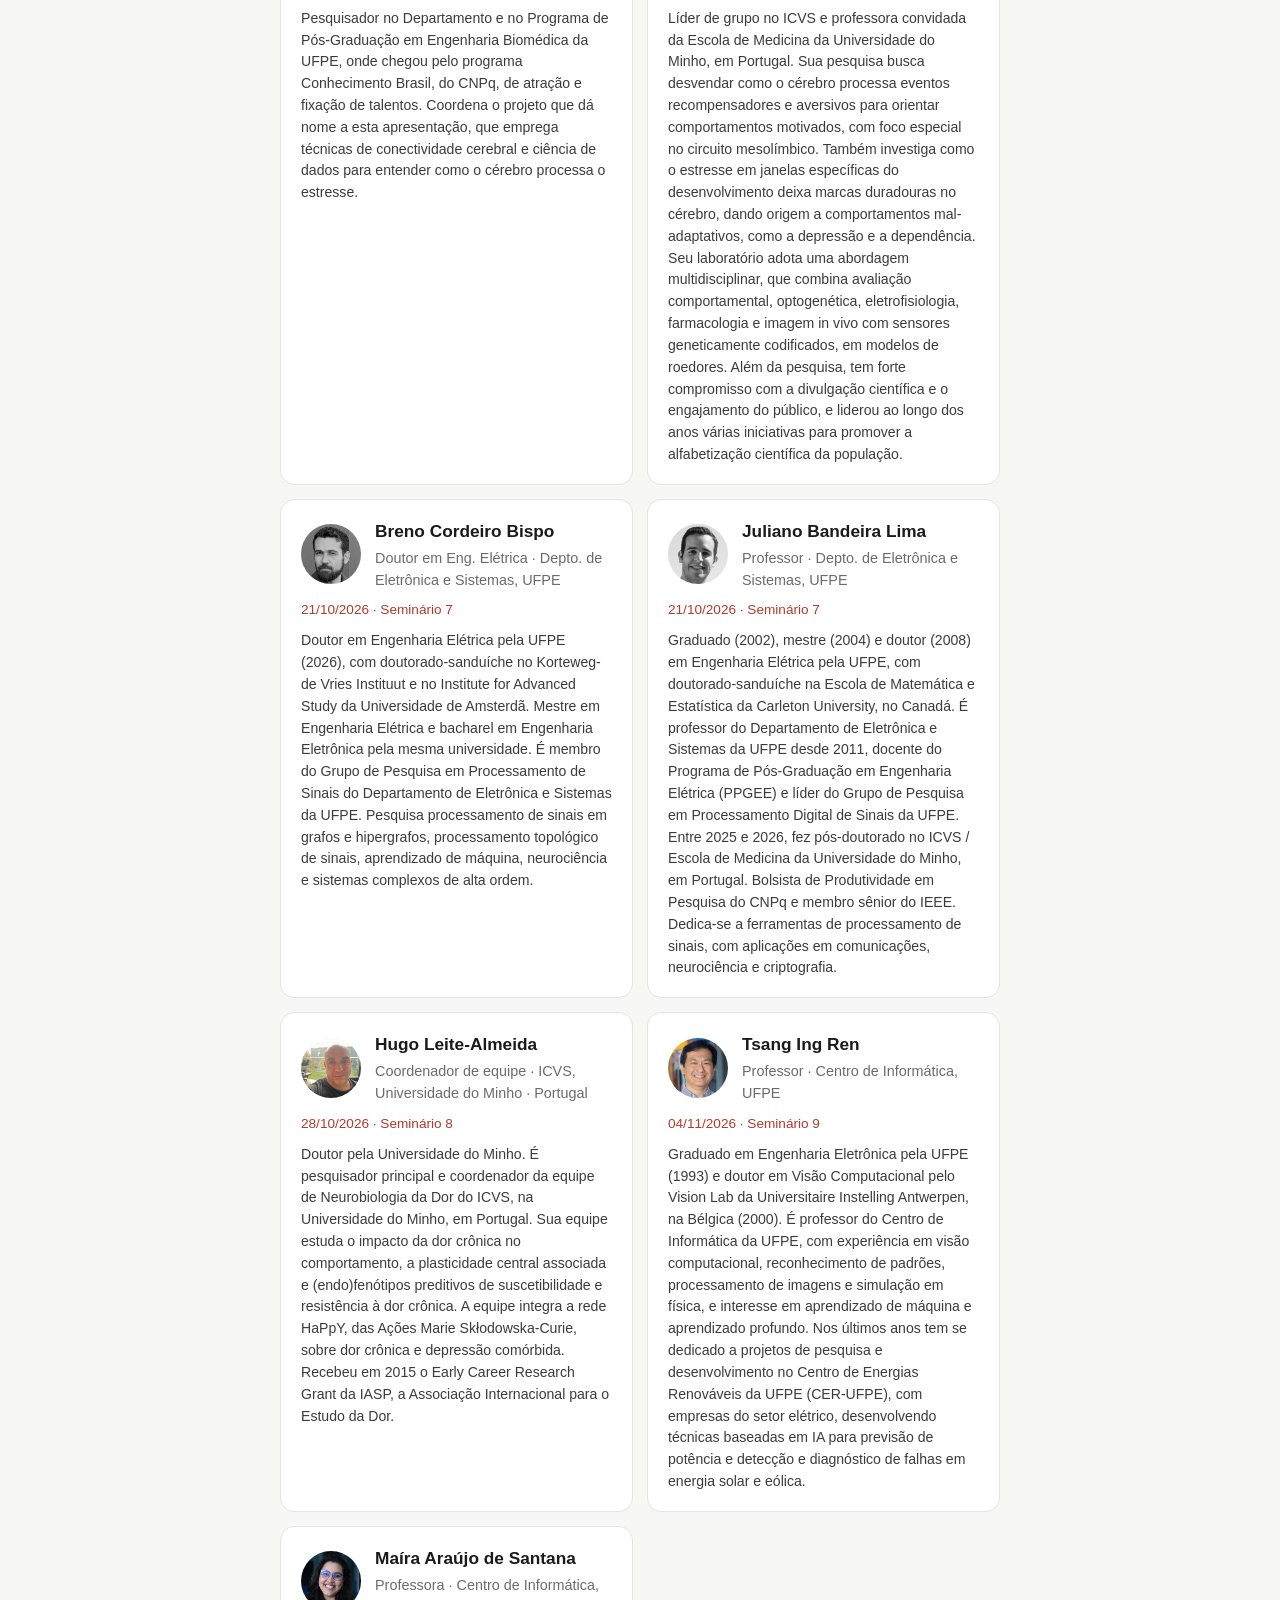
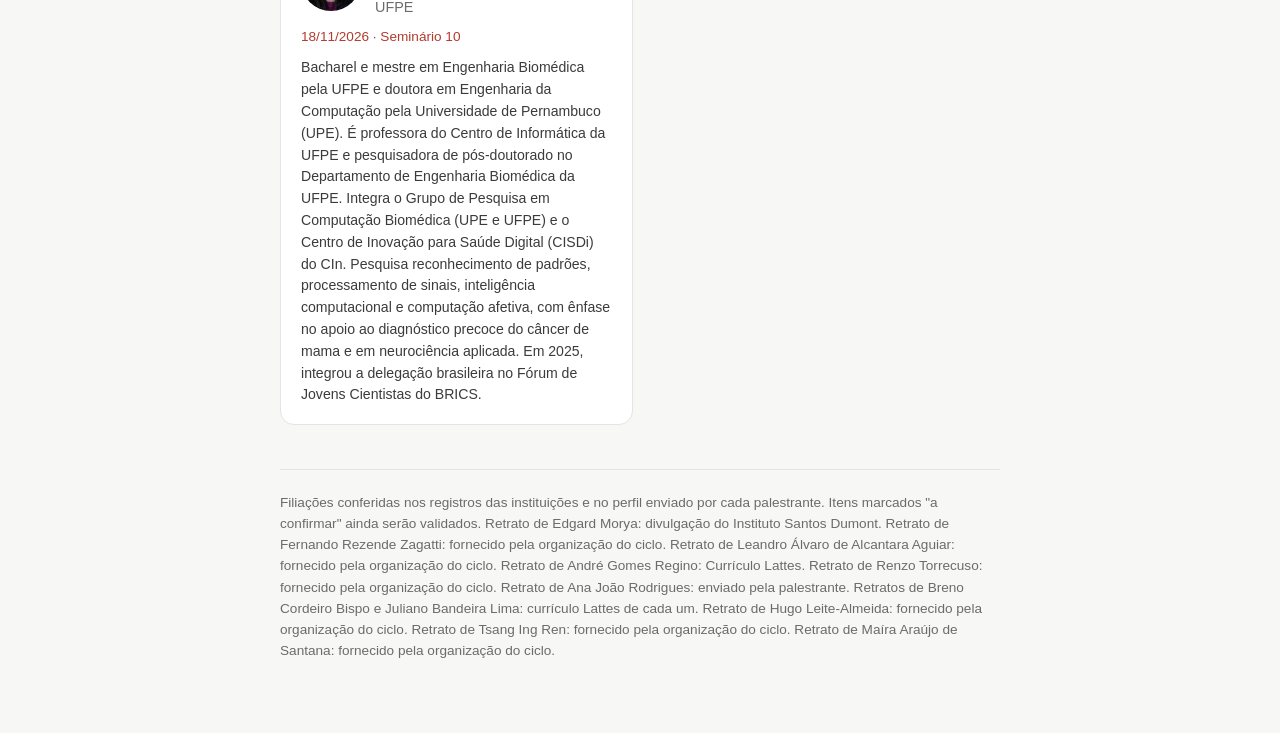
==== commit d1b3d16c: "Seminario 10 (18/11): Maira Araujo de Santana; 04/11 realizado" ====
--- a/pessoas.html
+++ b/pessoas.html
@@ -164,6 +164,18 @@
         <p class="talks">04/11/2026 · Seminário 9</p>
         <p class="bio">Graduado em Engenharia Eletrônica pela UFPE (1993) e doutor em Visão Computacional pelo Vision Lab da Universitaire Instelling Antwerpen, na Bélgica (2000). É professor do Centro de Informática da UFPE, com experiência em visão computacional, reconhecimento de padrões, processamento de imagens e simulação em física, e interesse em aprendizado de máquina e aprendizado profundo. Nos últimos anos tem se dedicado a projetos de pesquisa e desenvolvimento no Centro de Energias Renováveis da UFPE (CER-UFPE), com empresas do setor elétrico, desenvolvendo técnicas baseadas em IA para previsão de potência e detecção e diagnóstico de falhas em energia solar e eólica.</p>
       </div>
+
+      <div class="person">
+        <div class="head">
+          <img class="avatar" src="img/maira-araujo-de-santana.jpg" width="60" height="60" alt="Retrato de Maíra Araújo de Santana">
+          <div>
+            <h3>Maíra Araújo de Santana</h3>
+            <p class="meta">Professora · Centro de Informática, UFPE</p>
+          </div>
+        </div>
+        <p class="talks">18/11/2026 · Seminário 10</p>
+        <p class="bio">Bacharel e mestre em Engenharia Biomédica pela UFPE e doutora em Engenharia da Computação pela Universidade de Pernambuco (UPE). É professora do Centro de Informática da UFPE e pesquisadora de pós-doutorado no Departamento de Engenharia Biomédica da UFPE. Integra o Grupo de Pesquisa em Computação Biomédica (UPE e UFPE) e o Centro de Inovação para Saúde Digital (CISDi) do CIn. Pesquisa reconhecimento de padrões, processamento de sinais, inteligência computacional e computação afetiva, com ênfase no apoio ao diagnóstico precoce do câncer de mama e em neurociência aplicada. Em 2025, integrou a delegação brasileira no Fórum de Jovens Cientistas do BRICS.</p>
+      </div>
     </div>
 
     <footer>
@@ -178,6 +190,7 @@
       Retratos de Breno Cordeiro Bispo e Juliano Bandeira Lima: currículo Lattes de cada um.
       Retrato de Hugo Leite-Almeida: fornecido pela organização do ciclo.
       Retrato de Tsang Ing Ren: fornecido pela organização do ciclo.
+      Retrato de Maíra Araújo de Santana: fornecido pela organização do ciclo.
     </footer>
   </div>
 </body>
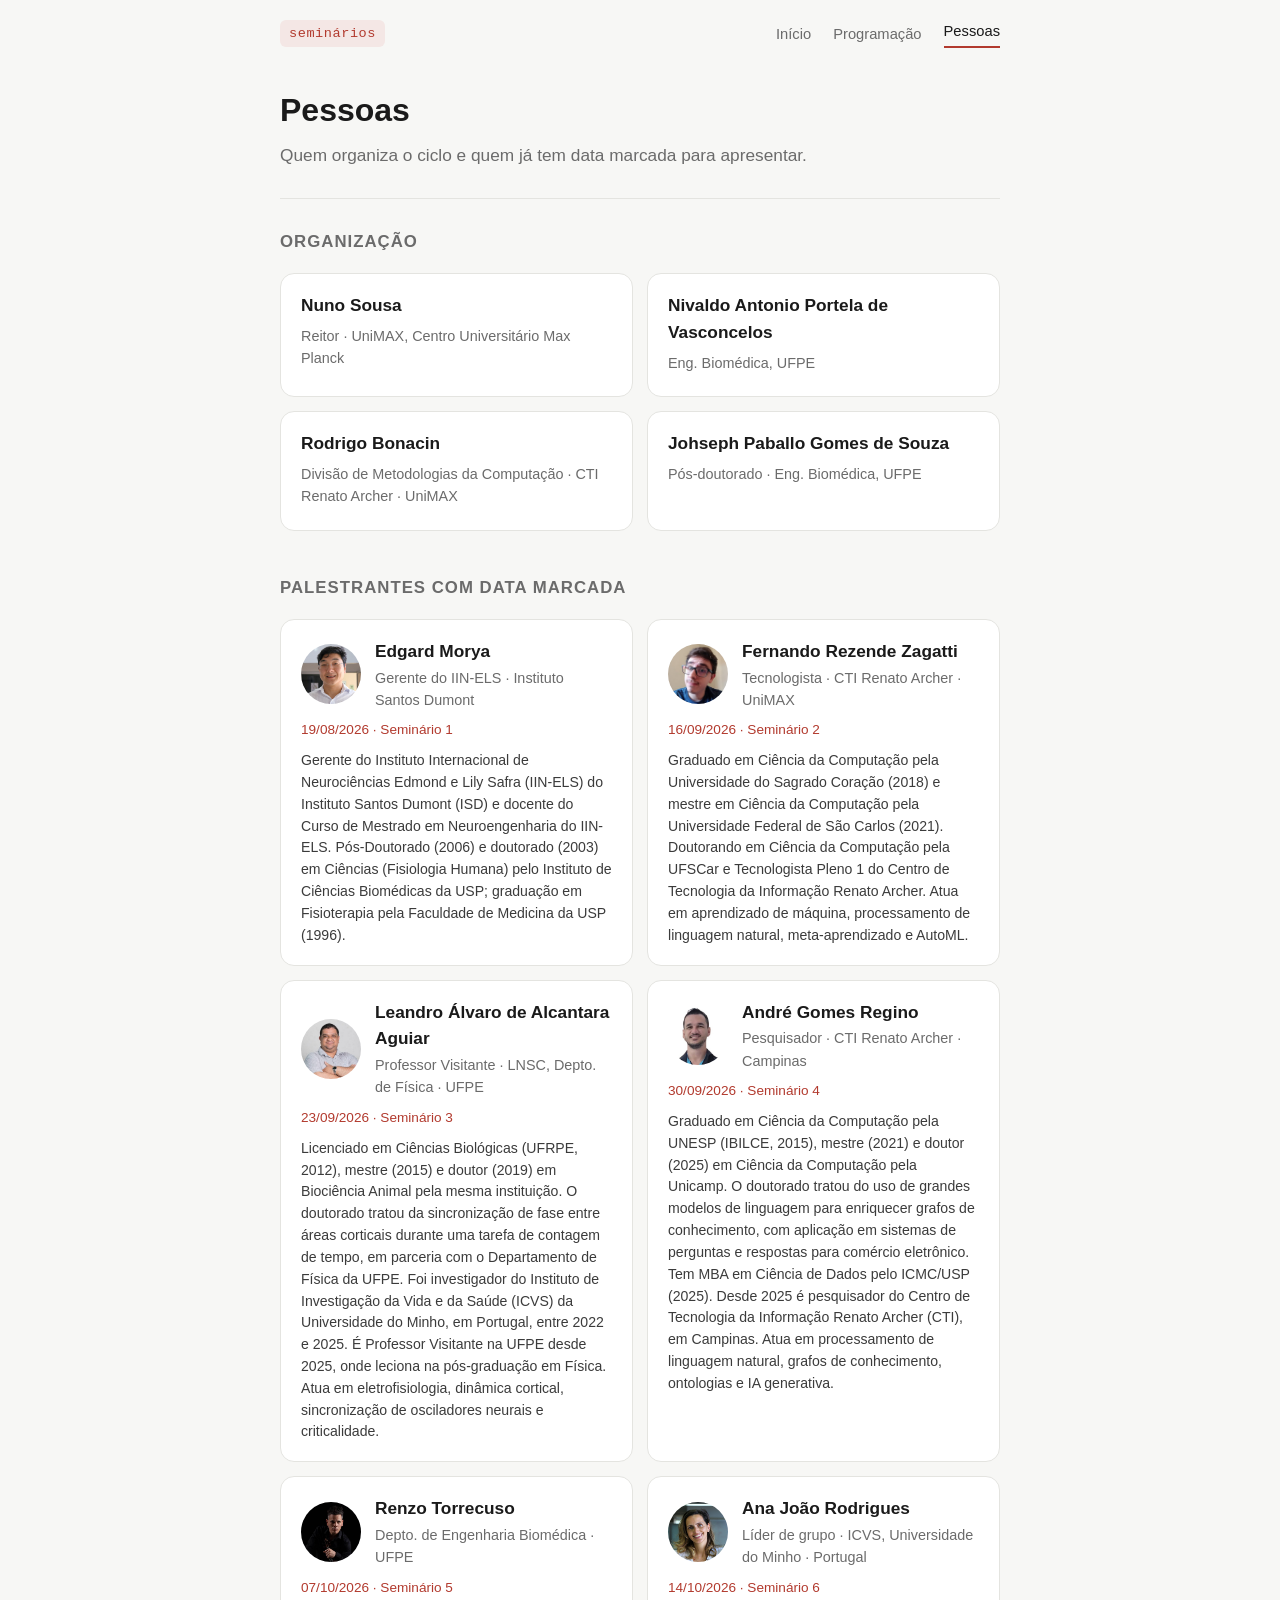
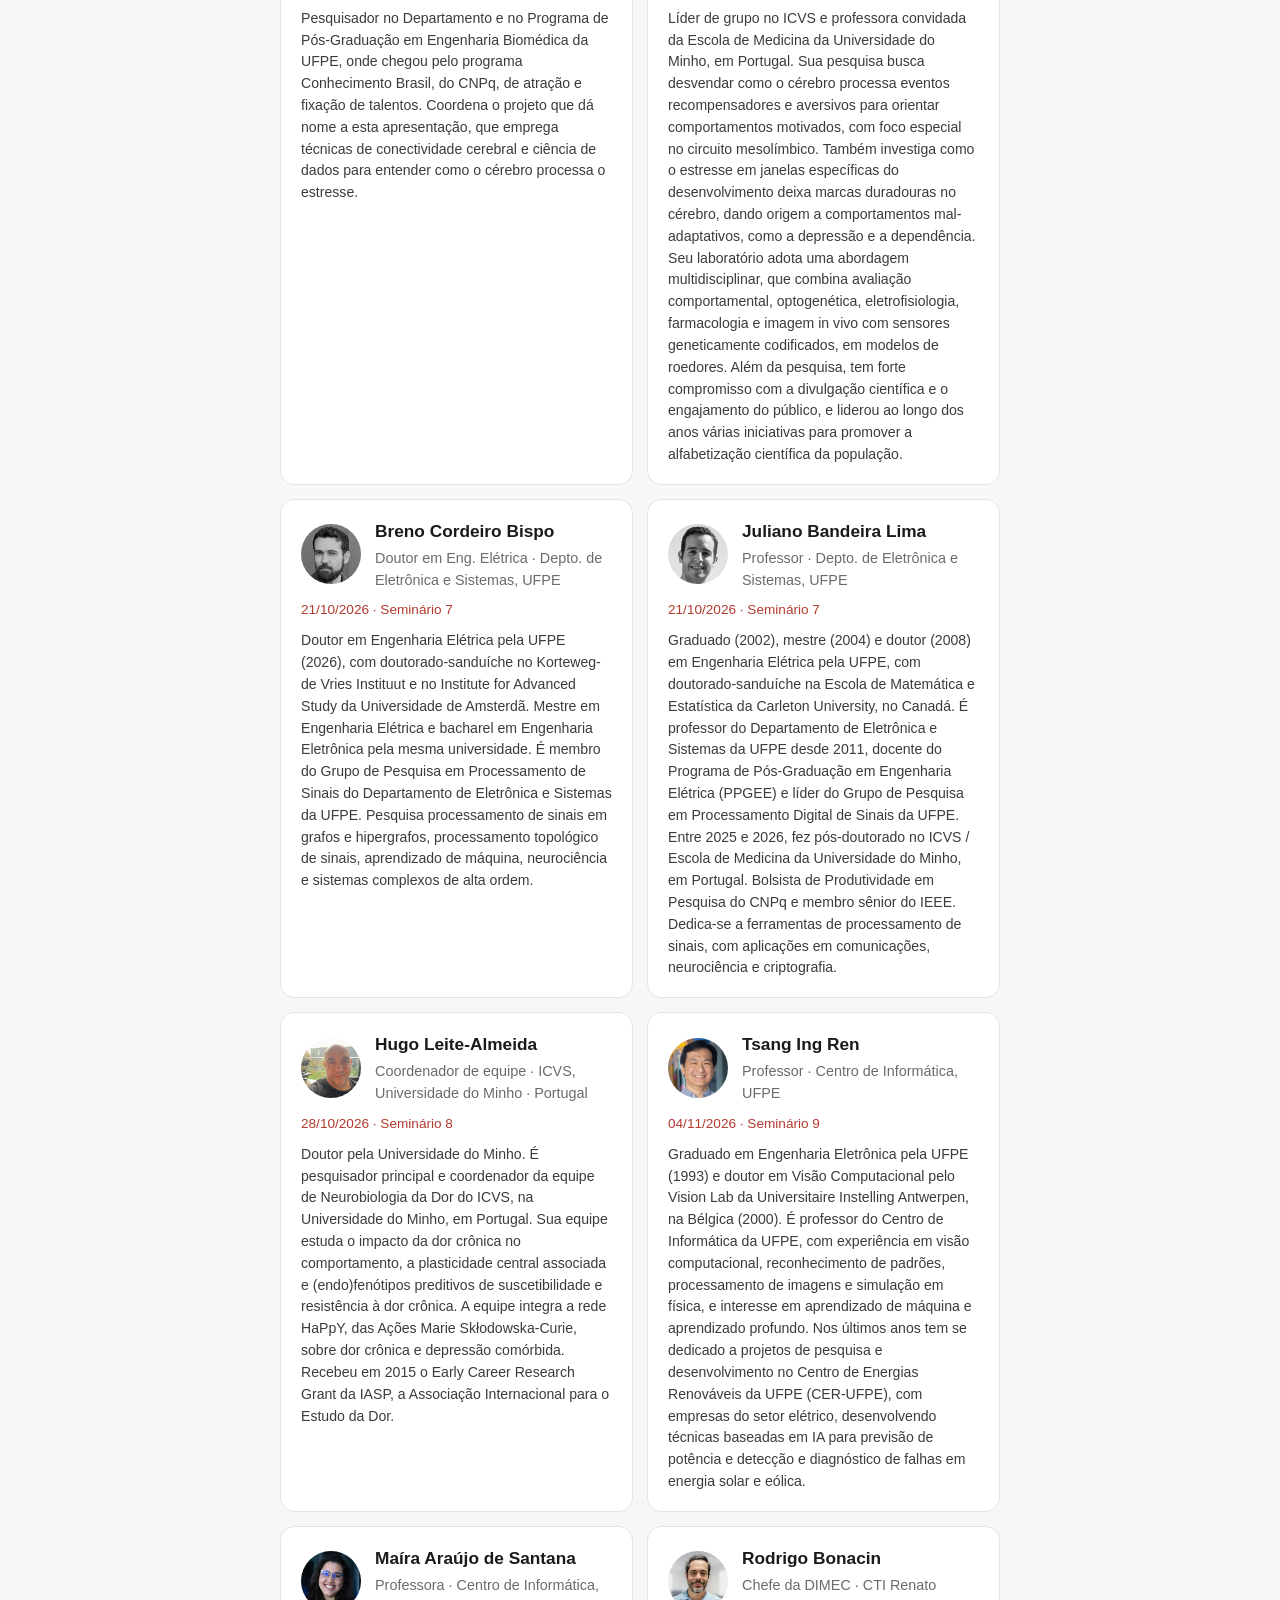
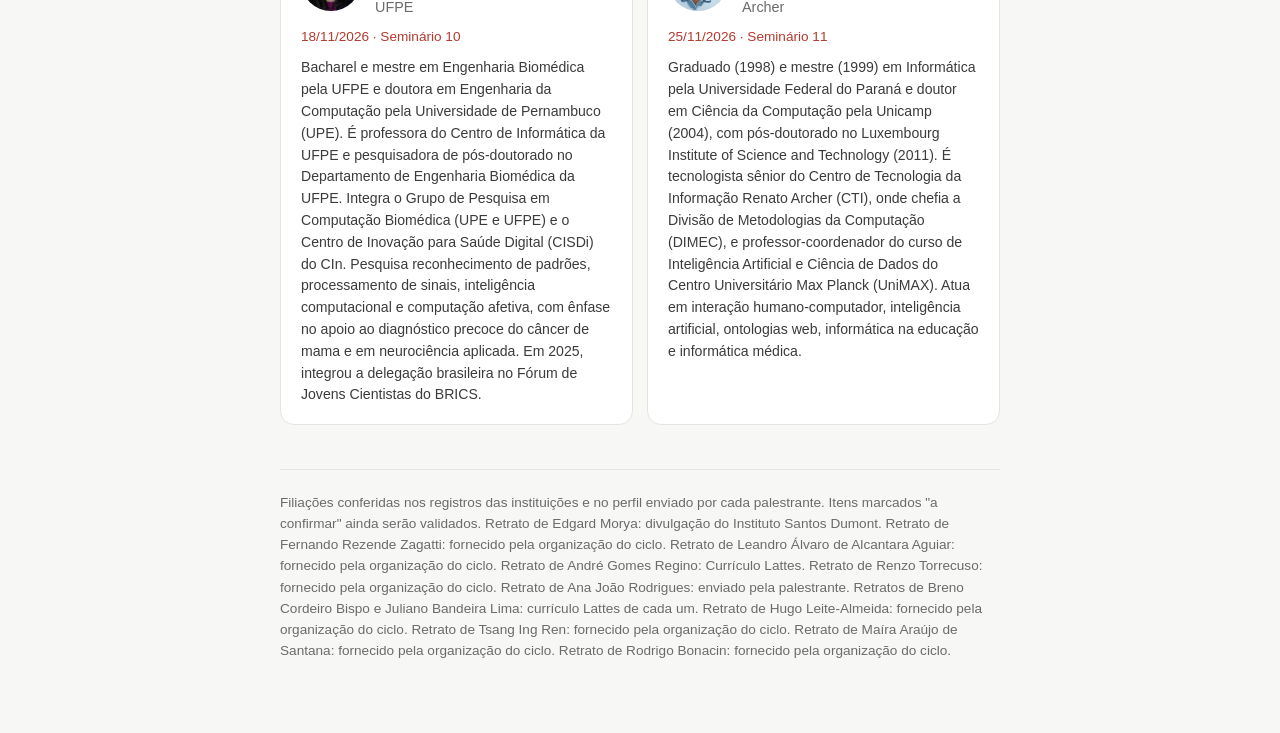
==== commit 2652d065: "Seminario 11 (25/11): Rodrigo Bonacin; 18/11 realizado" ====
--- a/pessoas.html
+++ b/pessoas.html
@@ -34,7 +34,7 @@
 
       <div class="person">
         <h3>Rodrigo Bonacin</h3>
-        <p class="meta">Divisão de Metodologias de Computação · CTI Renato Archer · UniMAX</p>
+        <p class="meta">Divisão de Metodologias da Computação · CTI Renato Archer · UniMAX</p>
       </div>
 
       <div class="person">
@@ -175,6 +175,18 @@
         </div>
         <p class="talks">18/11/2026 · Seminário 10</p>
         <p class="bio">Bacharel e mestre em Engenharia Biomédica pela UFPE e doutora em Engenharia da Computação pela Universidade de Pernambuco (UPE). É professora do Centro de Informática da UFPE e pesquisadora de pós-doutorado no Departamento de Engenharia Biomédica da UFPE. Integra o Grupo de Pesquisa em Computação Biomédica (UPE e UFPE) e o Centro de Inovação para Saúde Digital (CISDi) do CIn. Pesquisa reconhecimento de padrões, processamento de sinais, inteligência computacional e computação afetiva, com ênfase no apoio ao diagnóstico precoce do câncer de mama e em neurociência aplicada. Em 2025, integrou a delegação brasileira no Fórum de Jovens Cientistas do BRICS.</p>
+      </div>
+
+      <div class="person">
+        <div class="head">
+          <img class="avatar" src="img/rodrigo-bonacin.jpg" width="60" height="60" alt="Retrato de Rodrigo Bonacin">
+          <div>
+            <h3>Rodrigo Bonacin</h3>
+            <p class="meta">Chefe da DIMEC · CTI Renato Archer</p>
+          </div>
+        </div>
+        <p class="talks">25/11/2026 · Seminário 11</p>
+        <p class="bio">Graduado (1998) e mestre (1999) em Informática pela Universidade Federal do Paraná e doutor em Ciência da Computação pela Unicamp (2004), com pós-doutorado no Luxembourg Institute of Science and Technology (2011). É tecnologista sênior do Centro de Tecnologia da Informação Renato Archer (CTI), onde chefia a Divisão de Metodologias da Computação (DIMEC), e professor-coordenador do curso de Inteligência Artificial e Ciência de Dados do Centro Universitário Max Planck (UniMAX). Atua em interação humano-computador, inteligência artificial, ontologias web, informática na educação e informática médica.</p>
       </div>
     </div>
 
@@ -191,6 +203,7 @@
       Retrato de Hugo Leite-Almeida: fornecido pela organização do ciclo.
       Retrato de Tsang Ing Ren: fornecido pela organização do ciclo.
       Retrato de Maíra Araújo de Santana: fornecido pela organização do ciclo.
+      Retrato de Rodrigo Bonacin: fornecido pela organização do ciclo.
     </footer>
   </div>
 </body>
